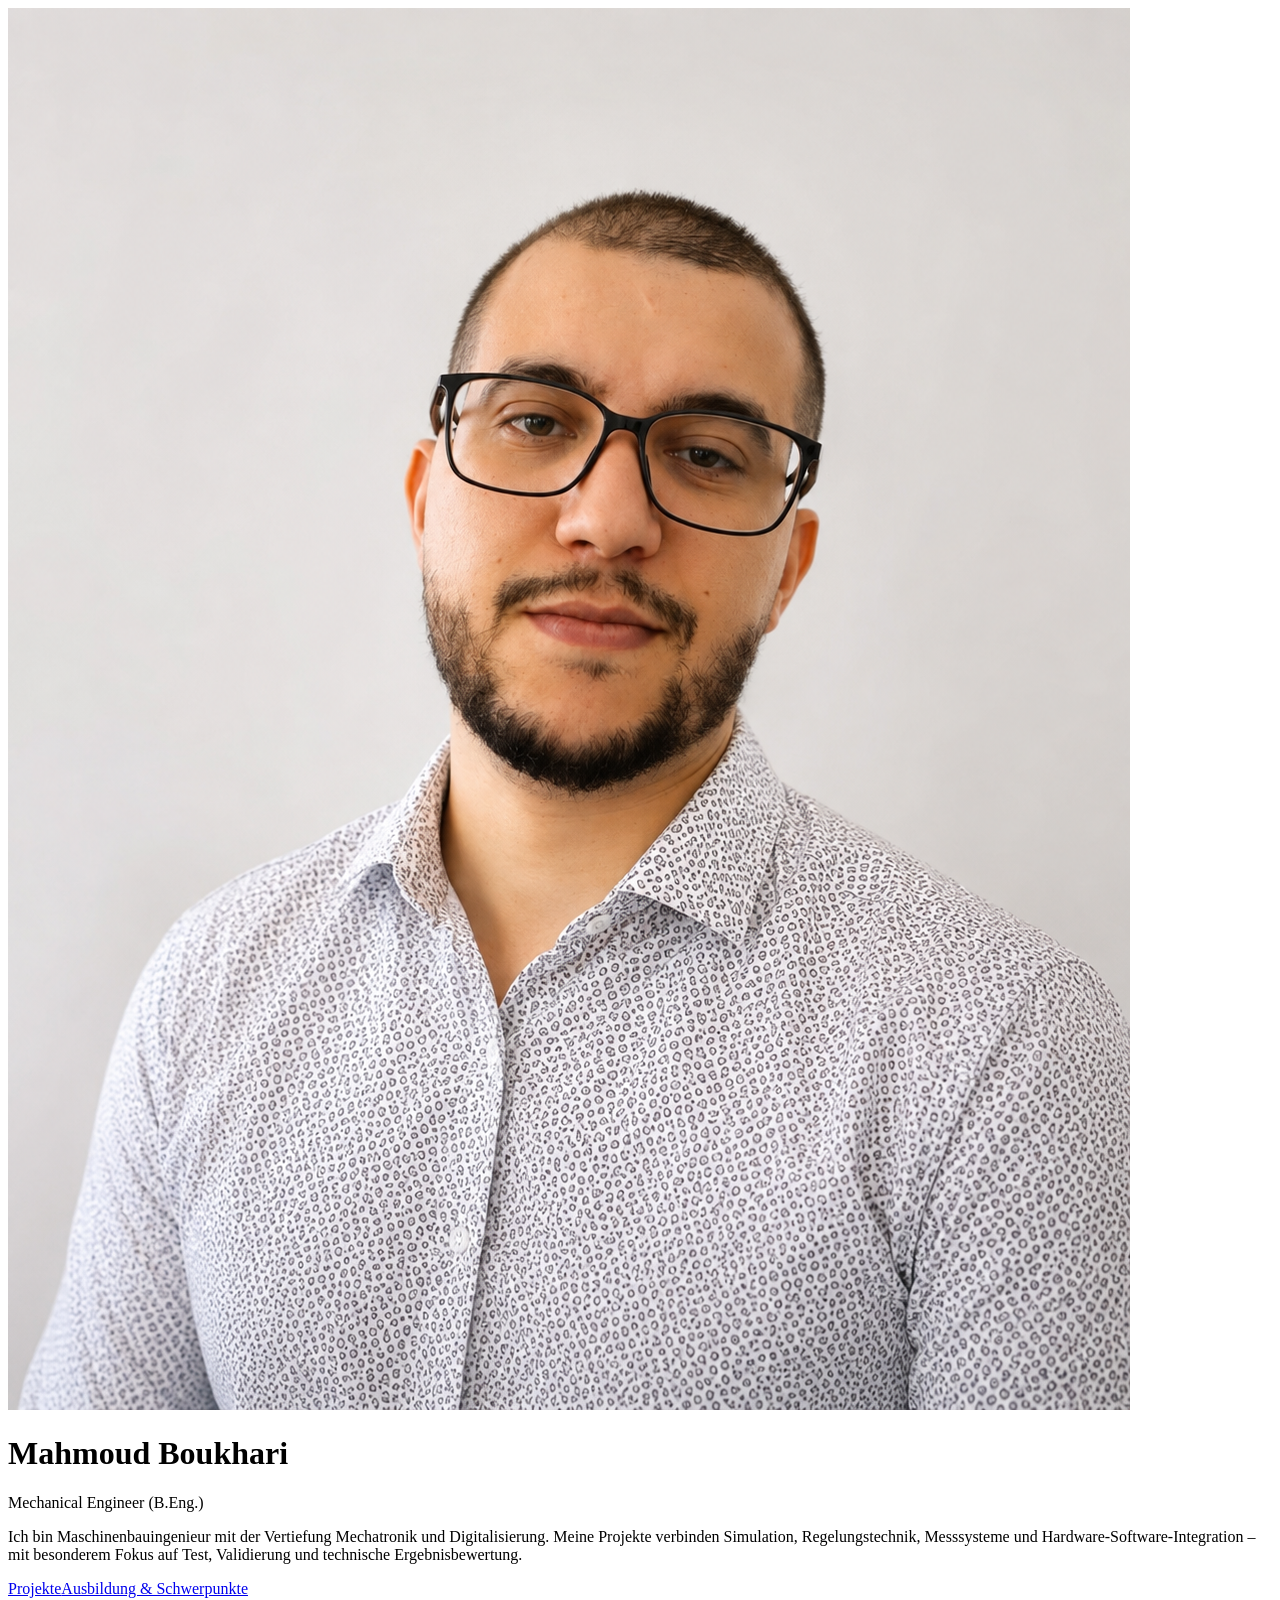
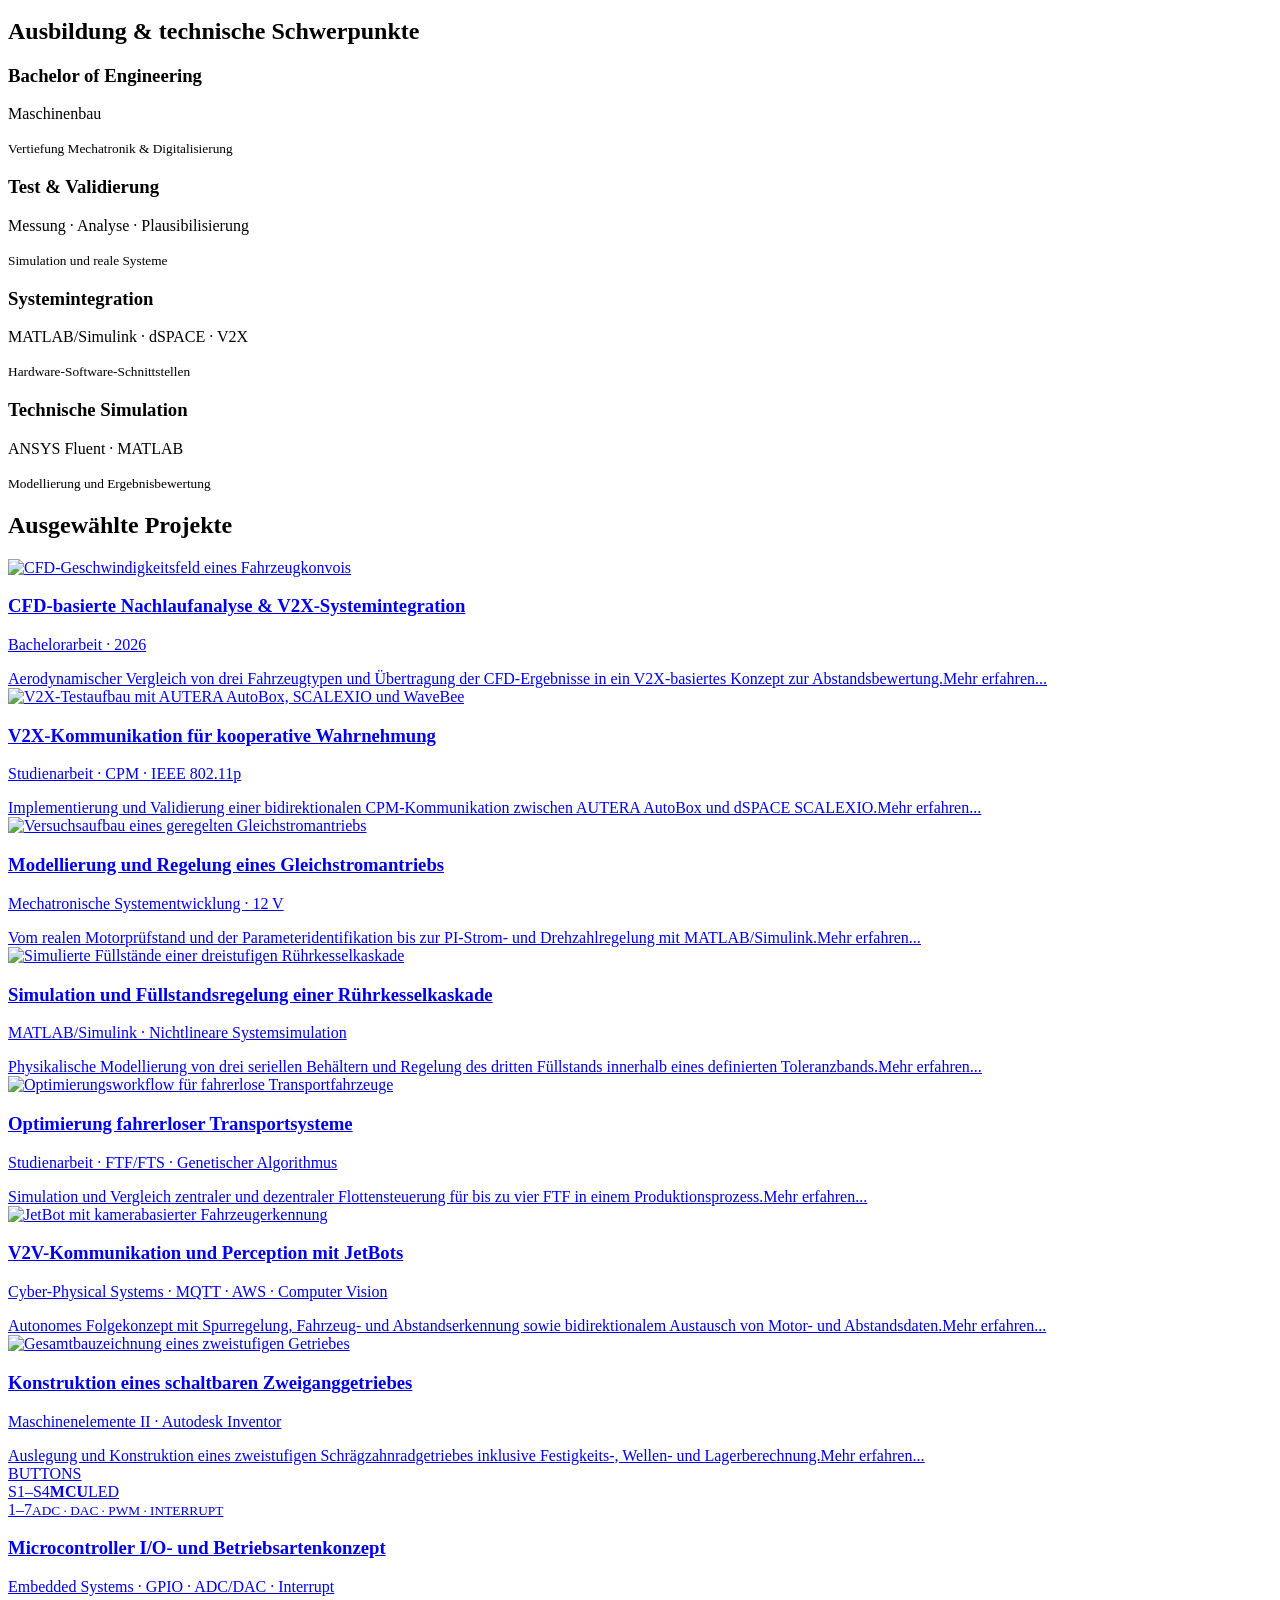
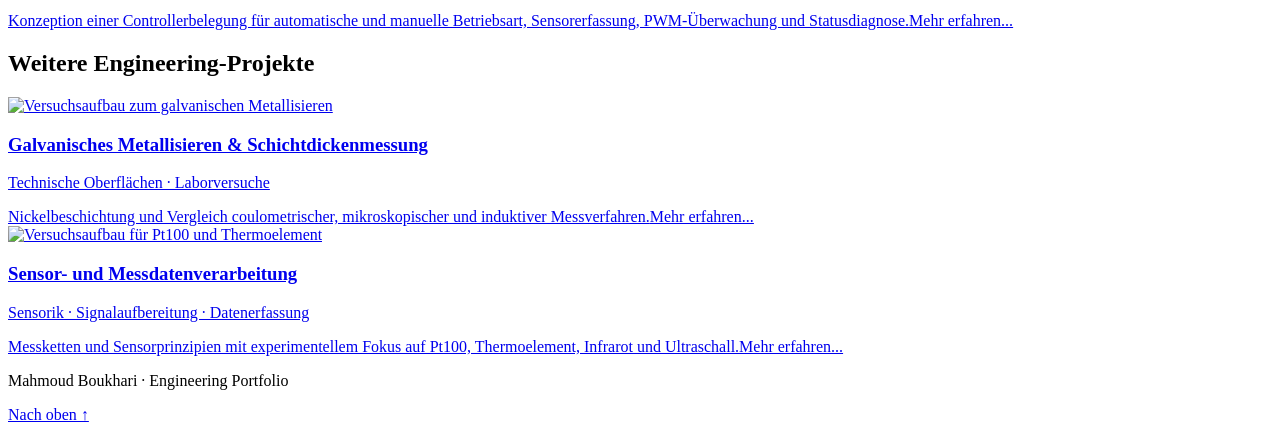
==== index.html @ 6fa01ace "Publish portfolio foundation" ====
<!DOCTYPE html><html lang="de"><head><meta charSet="utf-8"/><meta name="viewport" content="width=device-width, initial-scale=1"/><link rel="preload" href="/mahmoud-boukhari.png" as="image"/><link rel="preload" href="/evidence/velocity-wake-convoy.png" as="image"/><link rel="preload" href="/evidence/cpm-testbench-architecture.png" as="image"/><link rel="preload" href="/evidence/dc-drive-testbench.png" as="image"/><link rel="preload" href="/evidence/tank-cascade-levels.png" as="image"/><link rel="preload" href="/evidence/ftf-optimization-workflow.png" as="image"/><link rel="preload" href="/evidence/cps-jetbot-detection.png" as="image"/><link rel="preload" href="/evidence/gearbox-assembly-drawing.png" as="image"/><link rel="preload" href="/evidence/surface-electroplating-setup.png" as="image"/><link rel="preload" href="/evidence/sensor-pt100-testbench.png" as="image"/><link rel="stylesheet" href="/app/globals.css" data-rsc-css-href="/app/globals.css" data-precedence="vite-rsc/importer-resources"/><title>Mahmoud Boukhari — Engineering Portfolio</title><meta name="description" content="Engineering Portfolio mit Schwerpunkt Test, Validierung, Mechatronik, CFD und V2X-Systemintegration."/>
</head><body><main class="simplePortfolio"><header class="simpleIntro"><div class="introIdentity"><img src="/mahmoud-boukhari.png" alt="Mahmoud Boukhari"/><div><h1>Mahmoud Boukhari</h1><p>Mechanical Engineer (B.Eng.)</p></div></div><p class="introText">Ich bin Maschinenbauingenieur mit der Vertiefung Mechatronik und Digitalisierung. Meine Projekte verbinden Simulation, Regelungstechnik, Messsysteme und Hardware-Software-Integration – mit besonderem Fokus auf Test, Validierung und technische Ergebnisbewertung.</p><div class="introLinks"><a href="#projects">Projekte</a><a href="#background">Ausbildung &amp; Schwerpunkte</a></div></header><section class="simpleSection" id="background"><h2>Ausbildung &amp; technische Schwerpunkte</h2><div class="backgroundRow"><article><h3>Bachelor of Engineering</h3><p>Maschinenbau</p><small>Vertiefung Mechatronik &amp; Digitalisierung</small></article><article><h3>Test &amp; Validierung</h3><p>Messung · Analyse · Plausibilisierung</p><small>Simulation und reale Systeme</small></article><article><h3>Systemintegration</h3><p>MATLAB/Simulink · dSPACE · V2X</p><small>Hardware-Software-Schnittstellen</small></article><article><h3>Technische Simulation</h3><p>ANSYS Fluent · MATLAB</p><small>Modellierung und Ergebnisbewertung</small></article></div></section><section class="simpleSection" id="projects"><h2>Ausgewählte Projekte</h2><div class="projectGrid"><a href="/work/cfd-v2x" class="projectCard"><div class="projectImage"><img src="/evidence/velocity-wake-convoy.png" alt="CFD-Geschwindigkeitsfeld eines Fahrzeugkonvois"/></div><div class="projectCardBody"><h3>CFD-basierte Nachlaufanalyse &amp; V2X-Systemintegration</h3><p>Bachelorarbeit · 2026</p><span>Aerodynamischer Vergleich von drei Fahrzeugtypen und Übertragung der CFD-Ergebnisse in ein V2X-basiertes Konzept zur Abstandsbewertung.</span><u>Mehr erfahren...</u></div></a><a href="/work/cpm-v2x" class="projectCard"><div class="projectImage"><img src="/evidence/cpm-testbench-architecture.png" alt="V2X-Testaufbau mit AUTERA AutoBox, SCALEXIO und WaveBee"/></div><div class="projectCardBody"><h3>V2X-Kommunikation für kooperative Wahrnehmung</h3><p>Studienarbeit · CPM · IEEE 802.11p</p><span>Implementierung und Validierung einer bidirektionalen CPM-Kommunikation zwischen AUTERA AutoBox und dSPACE SCALEXIO.</span><u>Mehr erfahren...</u></div></a><a href="/work/dc-drive-control" class="projectCard"><div class="projectImage"><img src="/evidence/dc-drive-testbench.png" alt="Versuchsaufbau eines geregelten Gleichstromantriebs"/></div><div class="projectCardBody"><h3>Modellierung und Regelung eines Gleichstromantriebs</h3><p>Mechatronische Systementwicklung · 12 V</p><span>Vom realen Motorprüfstand und der Parameteridentifikation bis zur PI-Strom- und Drehzahlregelung mit MATLAB/Simulink.</span><u>Mehr erfahren...</u></div></a><a href="/work/tank-cascade" class="projectCard"><div class="projectImage"><img src="/evidence/tank-cascade-levels.png" alt="Simulierte Füllstände einer dreistufigen Rührkesselkaskade"/></div><div class="projectCardBody"><h3>Simulation und Füllstandsregelung einer Rührkesselkaskade</h3><p>MATLAB/Simulink · Nichtlineare Systemsimulation</p><span>Physikalische Modellierung von drei seriellen Behältern und Regelung des dritten Füllstands innerhalb eines definierten Toleranzbands.</span><u>Mehr erfahren...</u></div></a><a href="/work/ftf-intralogistics" class="projectCard"><div class="projectImage"><img src="/evidence/ftf-optimization-workflow.png" alt="Optimierungsworkflow für fahrerlose Transportfahrzeuge"/></div><div class="projectCardBody"><h3>Optimierung fahrerloser Transportsysteme</h3><p>Studienarbeit · FTF/FTS · Genetischer Algorithmus</p><span>Simulation und Vergleich zentraler und dezentraler Flottensteuerung für bis zu vier FTF in einem Produktionsprozess.</span><u>Mehr erfahren...</u></div></a><a href="/work/jetbot-cps" class="projectCard"><div class="projectImage"><img src="/evidence/cps-jetbot-detection.png" alt="JetBot mit kamerabasierter Fahrzeugerkennung"/></div><div class="projectCardBody"><h3>V2V-Kommunikation und Perception mit JetBots</h3><p>Cyber-Physical Systems · MQTT · AWS · Computer Vision</p><span>Autonomes Folgekonzept mit Spurregelung, Fahrzeug- und Abstandserkennung sowie bidirektionalem Austausch von Motor- und Abstandsdaten.</span><u>Mehr erfahren...</u></div></a><a href="/work/two-speed-gearbox" class="projectCard"><div class="projectImage"><img src="/evidence/gearbox-assembly-drawing.png" alt="Gesamtbauzeichnung eines zweistufigen Getriebes"/></div><div class="projectCardBody"><h3>Konstruktion eines schaltbaren Zweiganggetriebes</h3><p>Maschinenelemente II · Autodesk Inventor</p><span>Auslegung und Konstruktion eines zweistufigen Schrägzahnradgetriebes inklusive Festigkeits-, Wellen- und Lagerberechnung.</span><u>Mehr erfahren...</u></div></a><a href="/work/microcontroller-io" class="projectCard"><div class="projectImage microCardGraphic" role="img" aria-label="Microcontroller mit Ein- und Ausgängen"><span>BUTTONS<br/>S1–S4</span><b>MCU</b><span>LED<br/>1–7</span><small>ADC · DAC · PWM · INTERRUPT</small></div><div class="projectCardBody"><h3>Microcontroller I/O- und Betriebsartenkonzept</h3><p>Embedded Systems · GPIO · ADC/DAC · Interrupt</p><span>Konzeption einer Controllerbelegung für automatische und manuelle Betriebsart, Sensorerfassung, PWM-Überwachung und Statusdiagnose.</span><u>Mehr erfahren...</u></div></a></div></section><section class="simpleSection olderProjects"><h2>Weitere Engineering-Projekte</h2><div class="olderGrid"><a href="/work/surface-engineering" class="surfaceProjectCard"><img src="/evidence/surface-electroplating-setup.png" alt="Versuchsaufbau zum galvanischen Metallisieren"/><div><h3>Galvanisches Metallisieren &amp; Schichtdickenmessung</h3><p>Technische Oberflächen · Laborversuche</p><span>Nickelbeschichtung und Vergleich coulometrischer, mikroskopischer und induktiver Messverfahren.</span><u>Mehr erfahren...</u></div></a><a href="/work/sensor-data-processing" class="surfaceProjectCard sensorProjectCard"><img src="/evidence/sensor-pt100-testbench.png" alt="Versuchsaufbau für Pt100 und Thermoelement"/><div><h3>Sensor- und Messdatenverarbeitung</h3><p>Sensorik · Signalaufbereitung · Datenerfassung</p><span>Messketten und Sensorprinzipien mit experimentellem Fokus auf Pt100, Thermoelement, Infrarot und Ultraschall.</span><u>Mehr erfahren...</u></div></a></div></section><footer class="simpleFooter"><p>Mahmoud Boukhari · Engineering Portfolio</p><a href="#top">Nach oben ↑</a></footer></main></body></html>
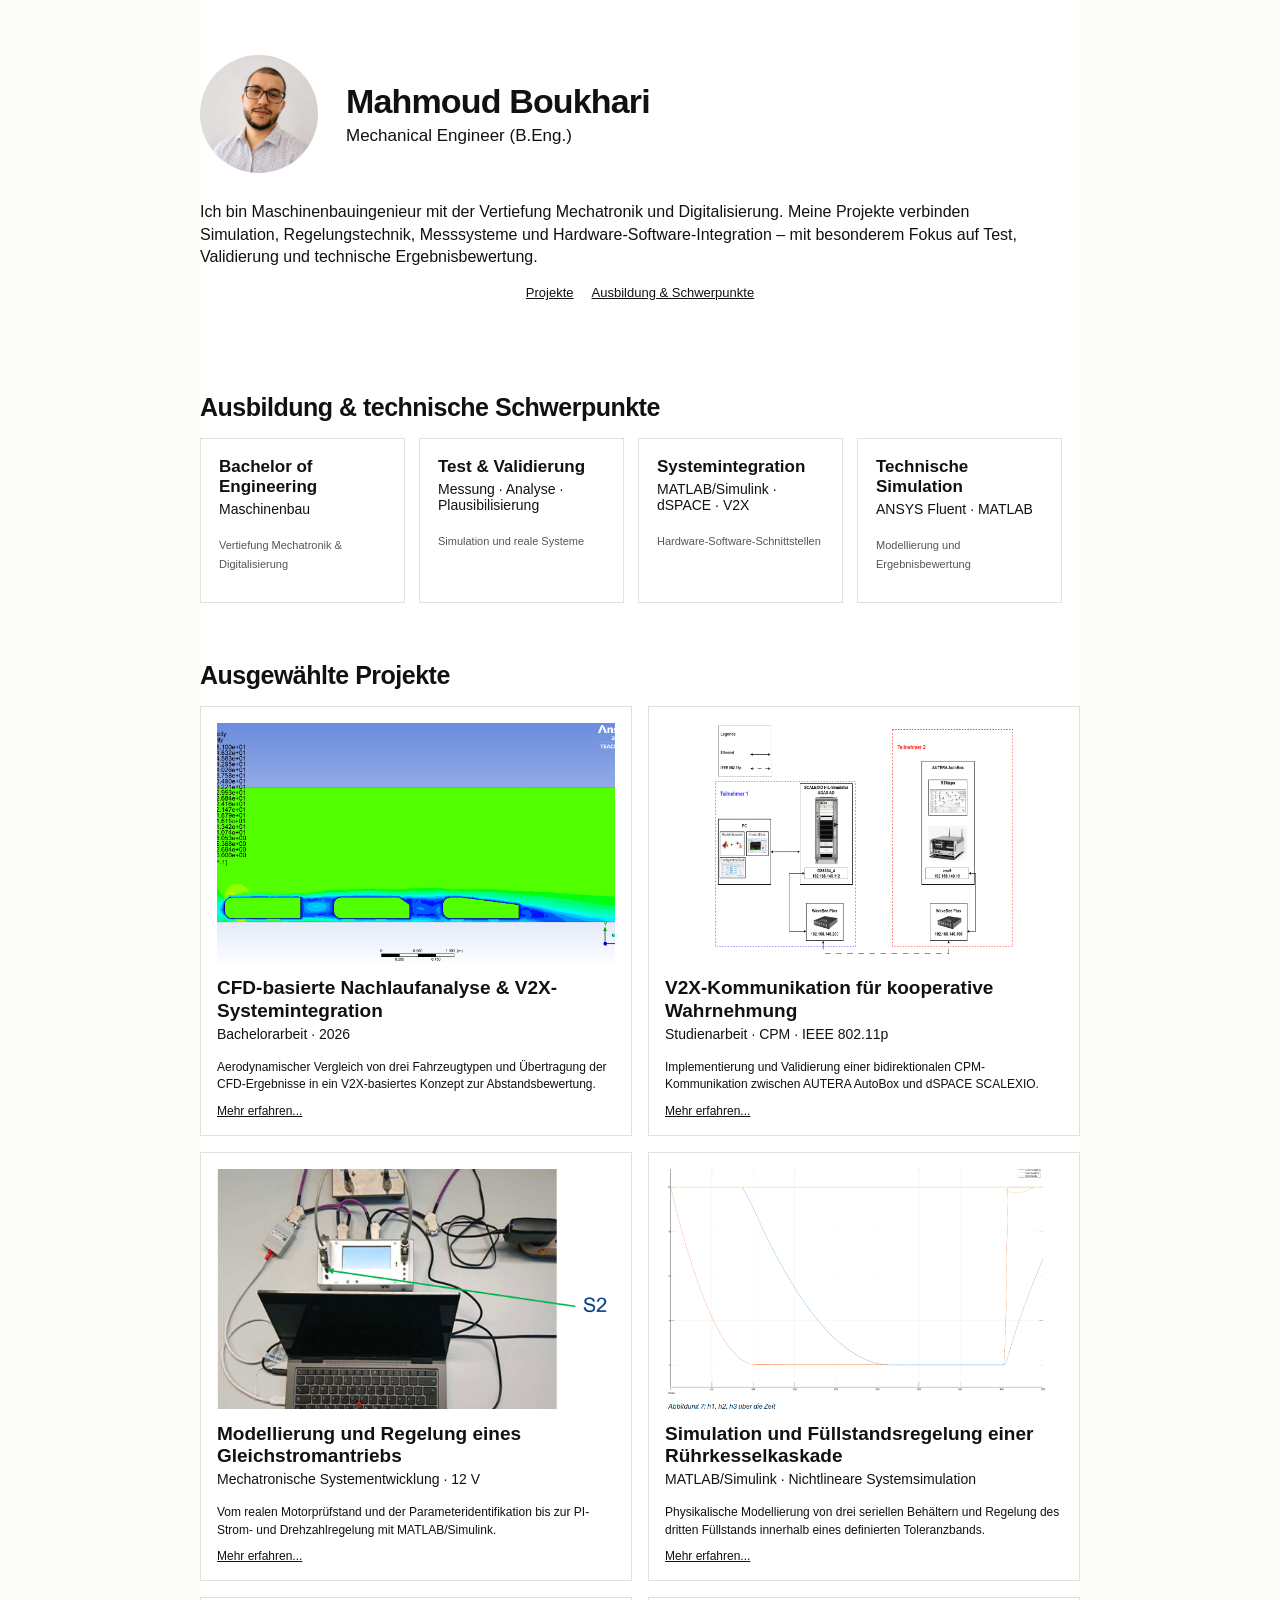
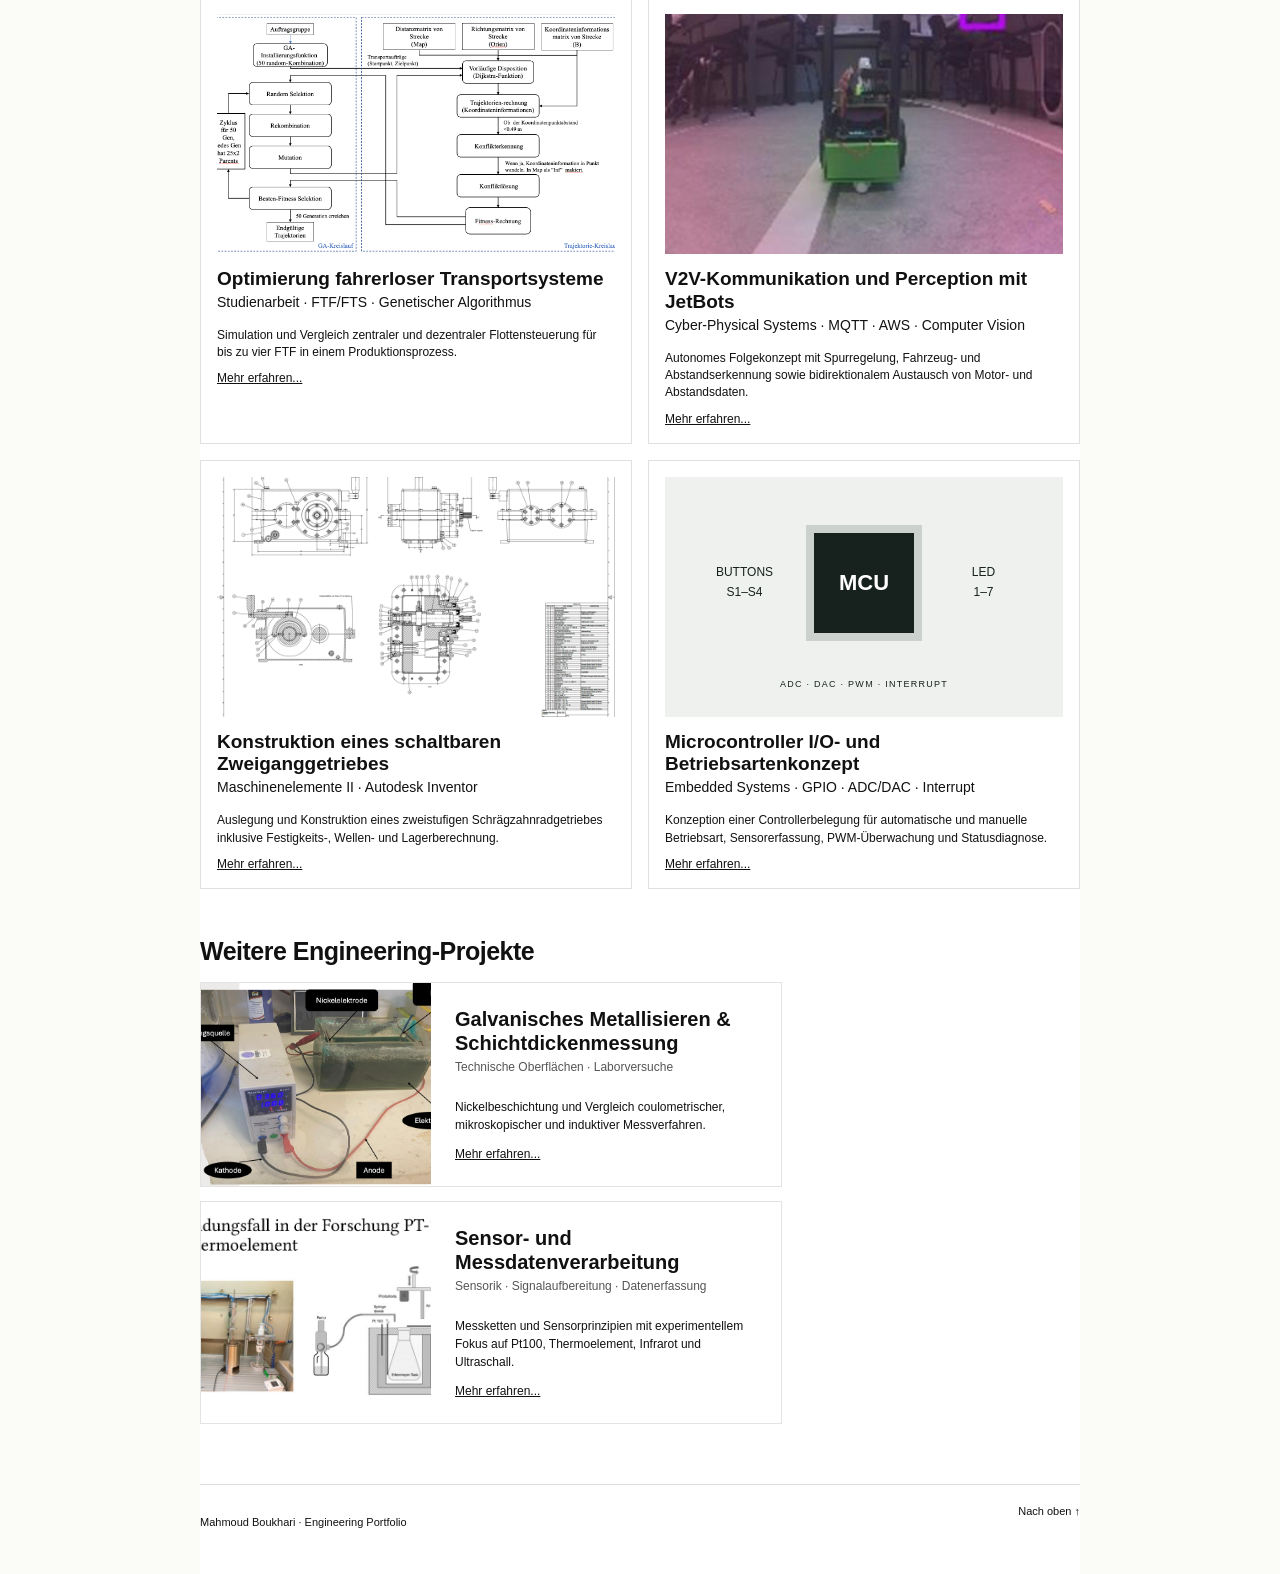
==== commit a48710fa: "Publish complete engineering portfolio" ====
--- a/index.html
+++ b/index.html
@@ -1,2 +1,2 @@
-<!DOCTYPE html><html lang="de"><head><meta charSet="utf-8"/><meta name="viewport" content="width=device-width, initial-scale=1"/><link rel="preload" href="/mahmoud-boukhari.png" as="image"/><link rel="preload" href="/evidence/velocity-wake-convoy.png" as="image"/><link rel="preload" href="/evidence/cpm-testbench-architecture.png" as="image"/><link rel="preload" href="/evidence/dc-drive-testbench.png" as="image"/><link rel="preload" href="/evidence/tank-cascade-levels.png" as="image"/><link rel="preload" href="/evidence/ftf-optimization-workflow.png" as="image"/><link rel="preload" href="/evidence/cps-jetbot-detection.png" as="image"/><link rel="preload" href="/evidence/gearbox-assembly-drawing.png" as="image"/><link rel="preload" href="/evidence/surface-electroplating-setup.png" as="image"/><link rel="preload" href="/evidence/sensor-pt100-testbench.png" as="image"/><link rel="stylesheet" href="/app/globals.css" data-rsc-css-href="/app/globals.css" data-precedence="vite-rsc/importer-resources"/><title>Mahmoud Boukhari — Engineering Portfolio</title><meta name="description" content="Engineering Portfolio mit Schwerpunkt Test, Validierung, Mechatronik, CFD und V2X-Systemintegration."/>
-</head><body><main class="simplePortfolio"><header class="simpleIntro"><div class="introIdentity"><img src="/mahmoud-boukhari.png" alt="Mahmoud Boukhari"/><div><h1>Mahmoud Boukhari</h1><p>Mechanical Engineer (B.Eng.)</p></div></div><p class="introText">Ich bin Maschinenbauingenieur mit der Vertiefung Mechatronik und Digitalisierung. Meine Projekte verbinden Simulation, Regelungstechnik, Messsysteme und Hardware-Software-Integration – mit besonderem Fokus auf Test, Validierung und technische Ergebnisbewertung.</p><div class="introLinks"><a href="#projects">Projekte</a><a href="#background">Ausbildung &amp; Schwerpunkte</a></div></header><section class="simpleSection" id="background"><h2>Ausbildung &amp; technische Schwerpunkte</h2><div class="backgroundRow"><article><h3>Bachelor of Engineering</h3><p>Maschinenbau</p><small>Vertiefung Mechatronik &amp; Digitalisierung</small></article><article><h3>Test &amp; Validierung</h3><p>Messung · Analyse · Plausibilisierung</p><small>Simulation und reale Systeme</small></article><article><h3>Systemintegration</h3><p>MATLAB/Simulink · dSPACE · V2X</p><small>Hardware-Software-Schnittstellen</small></article><article><h3>Technische Simulation</h3><p>ANSYS Fluent · MATLAB</p><small>Modellierung und Ergebnisbewertung</small></article></div></section><section class="simpleSection" id="projects"><h2>Ausgewählte Projekte</h2><div class="projectGrid"><a href="/work/cfd-v2x" class="projectCard"><div class="projectImage"><img src="/evidence/velocity-wake-convoy.png" alt="CFD-Geschwindigkeitsfeld eines Fahrzeugkonvois"/></div><div class="projectCardBody"><h3>CFD-basierte Nachlaufanalyse &amp; V2X-Systemintegration</h3><p>Bachelorarbeit · 2026</p><span>Aerodynamischer Vergleich von drei Fahrzeugtypen und Übertragung der CFD-Ergebnisse in ein V2X-basiertes Konzept zur Abstandsbewertung.</span><u>Mehr erfahren...</u></div></a><a href="/work/cpm-v2x" class="projectCard"><div class="projectImage"><img src="/evidence/cpm-testbench-architecture.png" alt="V2X-Testaufbau mit AUTERA AutoBox, SCALEXIO und WaveBee"/></div><div class="projectCardBody"><h3>V2X-Kommunikation für kooperative Wahrnehmung</h3><p>Studienarbeit · CPM · IEEE 802.11p</p><span>Implementierung und Validierung einer bidirektionalen CPM-Kommunikation zwischen AUTERA AutoBox und dSPACE SCALEXIO.</span><u>Mehr erfahren...</u></div></a><a href="/work/dc-drive-control" class="projectCard"><div class="projectImage"><img src="/evidence/dc-drive-testbench.png" alt="Versuchsaufbau eines geregelten Gleichstromantriebs"/></div><div class="projectCardBody"><h3>Modellierung und Regelung eines Gleichstromantriebs</h3><p>Mechatronische Systementwicklung · 12 V</p><span>Vom realen Motorprüfstand und der Parameteridentifikation bis zur PI-Strom- und Drehzahlregelung mit MATLAB/Simulink.</span><u>Mehr erfahren...</u></div></a><a href="/work/tank-cascade" class="projectCard"><div class="projectImage"><img src="/evidence/tank-cascade-levels.png" alt="Simulierte Füllstände einer dreistufigen Rührkesselkaskade"/></div><div class="projectCardBody"><h3>Simulation und Füllstandsregelung einer Rührkesselkaskade</h3><p>MATLAB/Simulink · Nichtlineare Systemsimulation</p><span>Physikalische Modellierung von drei seriellen Behältern und Regelung des dritten Füllstands innerhalb eines definierten Toleranzbands.</span><u>Mehr erfahren...</u></div></a><a href="/work/ftf-intralogistics" class="projectCard"><div class="projectImage"><img src="/evidence/ftf-optimization-workflow.png" alt="Optimierungsworkflow für fahrerlose Transportfahrzeuge"/></div><div class="projectCardBody"><h3>Optimierung fahrerloser Transportsysteme</h3><p>Studienarbeit · FTF/FTS · Genetischer Algorithmus</p><span>Simulation und Vergleich zentraler und dezentraler Flottensteuerung für bis zu vier FTF in einem Produktionsprozess.</span><u>Mehr erfahren...</u></div></a><a href="/work/jetbot-cps" class="projectCard"><div class="projectImage"><img src="/evidence/cps-jetbot-detection.png" alt="JetBot mit kamerabasierter Fahrzeugerkennung"/></div><div class="projectCardBody"><h3>V2V-Kommunikation und Perception mit JetBots</h3><p>Cyber-Physical Systems · MQTT · AWS · Computer Vision</p><span>Autonomes Folgekonzept mit Spurregelung, Fahrzeug- und Abstandserkennung sowie bidirektionalem Austausch von Motor- und Abstandsdaten.</span><u>Mehr erfahren...</u></div></a><a href="/work/two-speed-gearbox" class="projectCard"><div class="projectImage"><img src="/evidence/gearbox-assembly-drawing.png" alt="Gesamtbauzeichnung eines zweistufigen Getriebes"/></div><div class="projectCardBody"><h3>Konstruktion eines schaltbaren Zweiganggetriebes</h3><p>Maschinenelemente II · Autodesk Inventor</p><span>Auslegung und Konstruktion eines zweistufigen Schrägzahnradgetriebes inklusive Festigkeits-, Wellen- und Lagerberechnung.</span><u>Mehr erfahren...</u></div></a><a href="/work/microcontroller-io" class="projectCard"><div class="projectImage microCardGraphic" role="img" aria-label="Microcontroller mit Ein- und Ausgängen"><span>BUTTONS<br/>S1–S4</span><b>MCU</b><span>LED<br/>1–7</span><small>ADC · DAC · PWM · INTERRUPT</small></div><div class="projectCardBody"><h3>Microcontroller I/O- und Betriebsartenkonzept</h3><p>Embedded Systems · GPIO · ADC/DAC · Interrupt</p><span>Konzeption einer Controllerbelegung für automatische und manuelle Betriebsart, Sensorerfassung, PWM-Überwachung und Statusdiagnose.</span><u>Mehr erfahren...</u></div></a></div></section><section class="simpleSection olderProjects"><h2>Weitere Engineering-Projekte</h2><div class="olderGrid"><a href="/work/surface-engineering" class="surfaceProjectCard"><img src="/evidence/surface-electroplating-setup.png" alt="Versuchsaufbau zum galvanischen Metallisieren"/><div><h3>Galvanisches Metallisieren &amp; Schichtdickenmessung</h3><p>Technische Oberflächen · Laborversuche</p><span>Nickelbeschichtung und Vergleich coulometrischer, mikroskopischer und induktiver Messverfahren.</span><u>Mehr erfahren...</u></div></a><a href="/work/sensor-data-processing" class="surfaceProjectCard sensorProjectCard"><img src="/evidence/sensor-pt100-testbench.png" alt="Versuchsaufbau für Pt100 und Thermoelement"/><div><h3>Sensor- und Messdatenverarbeitung</h3><p>Sensorik · Signalaufbereitung · Datenerfassung</p><span>Messketten und Sensorprinzipien mit experimentellem Fokus auf Pt100, Thermoelement, Infrarot und Ultraschall.</span><u>Mehr erfahren...</u></div></a></div></section><footer class="simpleFooter"><p>Mahmoud Boukhari · Engineering Portfolio</p><a href="#top">Nach oben ↑</a></footer></main></body></html>+<!DOCTYPE html><html lang="de"><head><meta charSet="utf-8"/><meta name="viewport" content="width=device-width, initial-scale=1"/><link rel="preload" href="/mahmoud-boukhari.png" as="image"/><link rel="preload" href="/velocity-wake-convoy.png" as="image"/><link rel="preload" href="/cpm-testbench-architecture.png" as="image"/><link rel="preload" href="/dc-drive-testbench.png" as="image"/><link rel="preload" href="/tank-cascade-levels.png" as="image"/><link rel="preload" href="/ftf-optimization-workflow.png" as="image"/><link rel="preload" href="/cps-jetbot-detection.png" as="image"/><link rel="preload" href="/gearbox-assembly-drawing.png" as="image"/><link rel="preload" href="/surface-electroplating-setup.png" as="image"/><link rel="preload" href="/sensor-pt100-testbench.png" as="image"/><link rel="stylesheet" href="/globals.css" data-rsc-css-href="/globals.css" data-precedence="vite-rsc/importer-resources"/><title>Mahmoud Boukhari — Engineering Portfolio</title><meta name="description" content="Engineering Portfolio mit Schwerpunkt Test, Validierung, Mechatronik, CFD und V2X-Systemintegration."/>
+</head><body><main class="simplePortfolio"><header class="simpleIntro"><div class="introIdentity"><img src="/mahmoud-boukhari.png" alt="Mahmoud Boukhari"/><div><h1>Mahmoud Boukhari</h1><p>Mechanical Engineer (B.Eng.)</p></div></div><p class="introText">Ich bin Maschinenbauingenieur mit der Vertiefung Mechatronik und Digitalisierung. Meine Projekte verbinden Simulation, Regelungstechnik, Messsysteme und Hardware-Software-Integration – mit besonderem Fokus auf Test, Validierung und technische Ergebnisbewertung.</p><div class="introLinks"><a href="#projects">Projekte</a><a href="#background">Ausbildung &amp; Schwerpunkte</a></div></header><section class="simpleSection" id="background"><h2>Ausbildung &amp; technische Schwerpunkte</h2><div class="backgroundRow"><article><h3>Bachelor of Engineering</h3><p>Maschinenbau</p><small>Vertiefung Mechatronik &amp; Digitalisierung</small></article><article><h3>Test &amp; Validierung</h3><p>Messung · Analyse · Plausibilisierung</p><small>Simulation und reale Systeme</small></article><article><h3>Systemintegration</h3><p>MATLAB/Simulink · dSPACE · V2X</p><small>Hardware-Software-Schnittstellen</small></article><article><h3>Technische Simulation</h3><p>ANSYS Fluent · MATLAB</p><small>Modellierung und Ergebnisbewertung</small></article></div></section><section class="simpleSection" id="projects"><h2>Ausgewählte Projekte</h2><div class="projectGrid"><a href="/cfd-v2x.html" class="projectCard"><div class="projectImage"><img src="/velocity-wake-convoy.png" alt="CFD-Geschwindigkeitsfeld eines Fahrzeugkonvois"/></div><div class="projectCardBody"><h3>CFD-basierte Nachlaufanalyse &amp; V2X-Systemintegration</h3><p>Bachelorarbeit · 2026</p><span>Aerodynamischer Vergleich von drei Fahrzeugtypen und Übertragung der CFD-Ergebnisse in ein V2X-basiertes Konzept zur Abstandsbewertung.</span><u>Mehr erfahren...</u></div></a><a href="/cpm-v2x.html" class="projectCard"><div class="projectImage"><img src="/cpm-testbench-architecture.png" alt="V2X-Testaufbau mit AUTERA AutoBox, SCALEXIO und WaveBee"/></div><div class="projectCardBody"><h3>V2X-Kommunikation für kooperative Wahrnehmung</h3><p>Studienarbeit · CPM · IEEE 802.11p</p><span>Implementierung und Validierung einer bidirektionalen CPM-Kommunikation zwischen AUTERA AutoBox und dSPACE SCALEXIO.</span><u>Mehr erfahren...</u></div></a><a href="/dc-drive-control.html" class="projectCard"><div class="projectImage"><img src="/dc-drive-testbench.png" alt="Versuchsaufbau eines geregelten Gleichstromantriebs"/></div><div class="projectCardBody"><h3>Modellierung und Regelung eines Gleichstromantriebs</h3><p>Mechatronische Systementwicklung · 12 V</p><span>Vom realen Motorprüfstand und der Parameteridentifikation bis zur PI-Strom- und Drehzahlregelung mit MATLAB/Simulink.</span><u>Mehr erfahren...</u></div></a><a href="/tank-cascade.html" class="projectCard"><div class="projectImage"><img src="/tank-cascade-levels.png" alt="Simulierte Füllstände einer dreistufigen Rührkesselkaskade"/></div><div class="projectCardBody"><h3>Simulation und Füllstandsregelung einer Rührkesselkaskade</h3><p>MATLAB/Simulink · Nichtlineare Systemsimulation</p><span>Physikalische Modellierung von drei seriellen Behältern und Regelung des dritten Füllstands innerhalb eines definierten Toleranzbands.</span><u>Mehr erfahren...</u></div></a><a href="/ftf-intralogistics.html" class="projectCard"><div class="projectImage"><img src="/ftf-optimization-workflow.png" alt="Optimierungsworkflow für fahrerlose Transportfahrzeuge"/></div><div class="projectCardBody"><h3>Optimierung fahrerloser Transportsysteme</h3><p>Studienarbeit · FTF/FTS · Genetischer Algorithmus</p><span>Simulation und Vergleich zentraler und dezentraler Flottensteuerung für bis zu vier FTF in einem Produktionsprozess.</span><u>Mehr erfahren...</u></div></a><a href="/jetbot-cps.html" class="projectCard"><div class="projectImage"><img src="/cps-jetbot-detection.png" alt="JetBot mit kamerabasierter Fahrzeugerkennung"/></div><div class="projectCardBody"><h3>V2V-Kommunikation und Perception mit JetBots</h3><p>Cyber-Physical Systems · MQTT · AWS · Computer Vision</p><span>Autonomes Folgekonzept mit Spurregelung, Fahrzeug- und Abstandserkennung sowie bidirektionalem Austausch von Motor- und Abstandsdaten.</span><u>Mehr erfahren...</u></div></a><a href="/two-speed-gearbox.html" class="projectCard"><div class="projectImage"><img src="/gearbox-assembly-drawing.png" alt="Gesamtbauzeichnung eines zweistufigen Getriebes"/></div><div class="projectCardBody"><h3>Konstruktion eines schaltbaren Zweiganggetriebes</h3><p>Maschinenelemente II · Autodesk Inventor</p><span>Auslegung und Konstruktion eines zweistufigen Schrägzahnradgetriebes inklusive Festigkeits-, Wellen- und Lagerberechnung.</span><u>Mehr erfahren...</u></div></a><a href="/microcontroller-io.html" class="projectCard"><div class="projectImage microCardGraphic" role="img" aria-label="Microcontroller mit Ein- und Ausgängen"><span>BUTTONS<br/>S1–S4</span><b>MCU</b><span>LED<br/>1–7</span><small>ADC · DAC · PWM · INTERRUPT</small></div><div class="projectCardBody"><h3>Microcontroller I/O- und Betriebsartenkonzept</h3><p>Embedded Systems · GPIO · ADC/DAC · Interrupt</p><span>Konzeption einer Controllerbelegung für automatische und manuelle Betriebsart, Sensorerfassung, PWM-Überwachung und Statusdiagnose.</span><u>Mehr erfahren...</u></div></a></div></section><section class="simpleSection olderProjects"><h2>Weitere Engineering-Projekte</h2><div class="olderGrid"><a href="/surface-engineering.html" class="surfaceProjectCard"><img src="/surface-electroplating-setup.png" alt="Versuchsaufbau zum galvanischen Metallisieren"/><div><h3>Galvanisches Metallisieren &amp; Schichtdickenmessung</h3><p>Technische Oberflächen · Laborversuche</p><span>Nickelbeschichtung und Vergleich coulometrischer, mikroskopischer und induktiver Messverfahren.</span><u>Mehr erfahren...</u></div></a><a href="/sensor-data-processing.html" class="surfaceProjectCard sensorProjectCard"><img src="/sensor-pt100-testbench.png" alt="Versuchsaufbau für Pt100 und Thermoelement"/><div><h3>Sensor- und Messdatenverarbeitung</h3><p>Sensorik · Signalaufbereitung · Datenerfassung</p><span>Messketten und Sensorprinzipien mit experimentellem Fokus auf Pt100, Thermoelement, Infrarot und Ultraschall.</span><u>Mehr erfahren...</u></div></a></div></section><footer class="simpleFooter"><p>Mahmoud Boukhari · Engineering Portfolio</p><a href="#top">Nach oben ↑</a></footer></main></body></html>
--- a/globals.css
+++ b/globals.css
@@ -0,0 +1,37 @@
+
+:root{--ink:#12241f;--cream:#f2f1ea;--paper:#fbfbf7;--lime:#c9f56a;--blue:#5ad2ee;--line:#ccd2ca;--muted:#66716c}*{box-sizing:border-box}html{scroll-behavior:smooth}body{margin:0;background:var(--paper);color:var(--ink);font-family:Arial,Helvetica,sans-serif}a{color:inherit;text-decoration:none}.shell{width:min(1180px,calc(100% - 48px));margin-inline:auto}.nav{height:82px;display:flex;align-items:center;justify-content:space-between;border-bottom:1px solid var(--line)}.brand{display:flex;align-items:center;gap:12px;font-size:14px;font-weight:700;letter-spacing:.02em}.brand span,.brandMark{display:grid;place-items:center;width:36px;height:36px;border:1px solid var(--ink);font-size:11px;font-weight:800}.nav nav{display:flex;align-items:center;gap:28px;font-size:13px}.navCta{padding:11px 16px;border:1px solid var(--ink)}.hero{min-height:670px;padding:74px 0 64px;display:grid;grid-template-columns:1.05fr .95fr;gap:68px;align-items:center}.eyebrow{font-size:11px;font-weight:800;letter-spacing:.16em;margin:0 0 22px}.hero h1{font-size:clamp(50px,6vw,82px);line-height:.96;letter-spacing:-.055em;margin:0;max-width:760px}.hero h1 em{font-family:Georgia,serif;font-weight:400;color:#327f72}.lede{font-size:20px;line-height:1.55;color:#4e5d58;max-width:650px;margin:30px 0}.actions{display:flex;gap:12px;flex-wrap:wrap}.button{padding:15px 20px;border:1px solid var(--ink);font-size:13px;font-weight:700}.primary{background:var(--ink);color:#fff}.button span,.textLink span{color:#7ae0f7;margin-left:14px}.heroVisual{height:500px;background:#14352f;position:relative;overflow:hidden;color:white;background-image:linear-gradient(rgba(255,255,255,.06) 1px,transparent 1px),linear-gradient(90deg,rgba(255,255,255,.06) 1px,transparent 1px);background-size:34px 34px}.gridLabel{position:absolute;left:24px;font-size:9px;letter-spacing:.18em;color:#b8c8c2}.gridLabel.top{top:20px}.gridLabel.bottom{bottom:20px}.vehicle{position:absolute;height:48px;background:#d7f4e8;border:1px solid #0d211d;z-index:3;clip-path:polygon(8% 0,100% 0,100% 100%,0 100%,0 22%)}.vehicle span{position:absolute;color:#17352f;font-size:9px;right:8px;top:7px}.truck{width:96px;left:55px;top:122px}.suv{width:76px;left:210px;top:222px}.car{width:64px;left:346px;top:322px}.wake{position:absolute;height:40px;border-radius:50%;filter:blur(2px);transform:skew(-20deg);background:linear-gradient(90deg,rgba(90,210,238,.75),transparent)}.w1{width:230px;left:125px;top:128px}.w2{width:180px;left:270px;top:228px}.w3{width:130px;left:390px;top:328px}.signal{position:absolute;height:1px;background:var(--lime);transform-origin:left}.s1{width:250px;left:90px;top:185px;transform:rotate(20deg)}.s2{width:200px;left:245px;top:286px;transform:rotate(20deg)}.s3{width:115px;left:360px;top:386px;transform:rotate(20deg)}.metricCard{position:absolute;right:24px;top:24px;background:var(--lime);color:var(--ink);padding:16px 18px;display:flex;flex-direction:column;gap:4px}.metricCard small{font-size:8px;letter-spacing:.16em}.metricCard b{font-size:22px}.metricCard span{font-size:10px}.proof{border-block:1px solid var(--line);background:var(--cream)}.proofGrid{min-height:78px;display:flex;align-items:center;justify-content:space-between;gap:20px;overflow:auto}.proofGrid p{font-size:10px;letter-spacing:.14em;text-transform:uppercase;color:var(--muted)}.proofGrid span{font-size:12px;white-space:nowrap;font-weight:700}.section{padding:115px 0}.sectionHead{display:grid;grid-template-columns:1fr 360px;gap:40px;align-items:end;margin-bottom:50px}.sectionHead h2,.dark h2{font-size:clamp(38px,5vw,64px);line-height:1.02;letter-spacing:-.045em;margin:0;max-width:720px}.sectionHead>p{line-height:1.7;color:var(--muted)}.featureCard{display:grid;grid-template-columns:1.15fr .85fr;border:1px solid var(--line);background:white}.featureGraphic{min-height:500px;background:#e9ede7;position:relative;padding:28px;overflow:hidden}.featureGraphic>p{position:absolute;bottom:24px;left:28px;font-size:8px;letter-spacing:.15em}.road{position:absolute;inset:80px 0 90px;background:#142b26;transform:skewY(-5deg);overflow:hidden}.miniVehicle{position:absolute;left:18%;height:50px;background:#dfe9e4;z-index:2;clip-path:polygon(7% 0,100% 0,100% 100%,0 100%,0 20%)}.miniVehicle.a{width:90px;top:17%}.miniVehicle.b{width:72px;top:44%;left:45%}.miniVehicle.c{width:60px;top:69%;left:68%}.flow{position:absolute;height:70px;background:linear-gradient(90deg,#15c3e8,rgba(41,93,172,.5),transparent);border-radius:50%;transform:skewX(-24deg)}.f1{width:320px;left:25%;top:13%}.f2{width:230px;left:50%;top:40%}.f3{width:140px;left:72%;top:65%}.contourLegend{display:flex;align-items:center;gap:8px;font-size:9px}.contourLegend i{display:block;width:130px;height:6px;background:linear-gradient(90deg,#2765d2,#15c3e8,#dff56a,#f29f4b)}.featureBody{padding:54px 46px;display:flex;flex-direction:column;justify-content:center}.featureBody h3{font-size:36px;line-height:1.1;letter-spacing:-.035em;margin:0 0 22px}.featureBody>p:not(.eyebrow){color:var(--muted);line-height:1.7}.stats{display:grid;grid-template-columns:repeat(3,1fr);border-block:1px solid var(--line);margin:26px 0}.stats div{padding:20px 12px 20px 0}.stats b{display:block;font-size:25px}.stats span{font-size:9px;line-height:1.4;color:var(--muted);text-transform:uppercase}.textLink{font-size:13px;font-weight:800}.dark{background:var(--ink);color:white;width:100%;max-width:none}.profileGrid{display:grid;grid-template-columns:1fr 1fr;gap:100px}.profileText>p{font-size:21px;line-height:1.6;color:#c8d5d0;margin-top:0}.lime{color:var(--lime)}.toolGroups{display:grid;grid-template-columns:repeat(3,1fr);gap:22px;margin-top:45px}.toolGroups div{display:flex;flex-direction:column;gap:8px}.toolGroups small{color:var(--lime);font-size:9px;letter-spacing:.1em;margin-bottom:5px}.toolGroups span{font-size:12px}.footer{min-height:145px;display:flex;align-items:center;justify-content:space-between;gap:30px;font-size:12px}.footer>div{display:flex;align-items:center;gap:12px}.footer p{line-height:1.5}.footer small{color:var(--muted)}
+@media(max-width:850px){.nav nav>a:not(.navCta){display:none}.hero{grid-template-columns:1fr;padding-top:52px}.heroVisual{height:400px}.sectionHead,.featureCard,.profileGrid{grid-template-columns:1fr}.sectionHead{align-items:start}.featureGraphic{min-height:390px}.profileGrid{gap:45px}.proofGrid{justify-content:flex-start}.proofGrid p{display:none}.footer{align-items:flex-start;flex-direction:column;padding-block:40px}}@media(max-width:540px){.shell{width:min(100% - 30px,1180px)}.navCta{display:none}.hero{min-height:auto}.hero h1{font-size:47px}.heroVisual{height:330px}.truck{left:30px}.suv{left:150px}.car{left:260px}.metricCard{right:12px}.section{padding:78px 0}.featureBody{padding:36px 24px}.featureBody h3{font-size:30px}.stats{grid-template-columns:1fr}.stats div{border-bottom:1px solid var(--line)}.stats div:last-child{border:0}.toolGroups{grid-template-columns:1fr 1fr}.footer>a{display:none}}
+
+/* Case study */
+.caseNav nav{display:flex;gap:24px}.caseHero{padding:82px 0 74px;display:grid;grid-template-columns:1fr 300px;gap:90px;align-items:end}.caseHero h1{font-size:clamp(56px,7vw,104px);letter-spacing:-.065em;line-height:.88;margin:0}.caseHero h1 span{display:block;font-family:Georgia,serif;font-style:italic;font-weight:400;color:#327f72}.caseLead{font-size:20px;line-height:1.6;max-width:850px;margin:32px 0 0;color:#4e5d58}.caseHero aside{border-left:1px solid var(--line);padding-left:28px}.caseHero aside small{font-size:9px;letter-spacing:.14em;color:var(--muted)}.caseHero aside p{font-size:13px;line-height:1.5;margin:7px 0 24px}.caseMetrics{background:var(--ink);color:white}.caseMetrics>.shell{display:grid;grid-template-columns:repeat(4,1fr)}.caseMetrics article{padding:30px 24px;border-right:1px solid #36504a;display:grid;grid-template-columns:auto 1fr;gap:3px 8px}.caseMetrics article:first-child{border-left:1px solid #36504a}.caseMetrics b{font-size:31px;letter-spacing:-.04em}.caseMetrics article>span{font-size:11px;color:var(--lime);align-self:end;margin-bottom:5px}.caseMetrics small{grid-column:1/-1;color:#9bb0a9;font-size:9px;text-transform:uppercase;letter-spacing:.1em}.caseSection{padding-block:110px}.split{display:grid;grid-template-columns:1fr 1fr;gap:100px}.caseSection h2{font-size:clamp(40px,5vw,67px);line-height:1.02;letter-spacing:-.05em;margin:0}.longCopy{font-size:18px;line-height:1.75;color:#4e5d58}.longCopy p:first-child{margin-top:0}.note{border-left:4px solid var(--lime);background:var(--cream);padding:20px 24px;margin-top:32px}.note b,.note span{display:block}.note b{font-size:11px;letter-spacing:.1em;text-transform:uppercase;margin-bottom:7px;color:var(--ink)}.note span{font-size:13px;line-height:1.5}.methodology{background:var(--cream)}.sectionTitle{max-width:800px;margin-bottom:58px}.sectionTitle.narrow{max-width:760px}.sectionTitle>p:last-child{color:var(--muted);font-size:18px;line-height:1.6}.stepGrid{display:grid;grid-template-columns:repeat(3,1fr);border-top:1px solid var(--line);border-left:1px solid var(--line)}.stepGrid article{min-height:210px;padding:28px;border-right:1px solid var(--line);border-bottom:1px solid var(--line);background:rgba(255,255,255,.3)}.stepGrid small{color:#327f72;font-weight:800}.stepGrid h3{font-size:25px;margin:30px 0 10px}.stepGrid p{font-size:13px;line-height:1.6;color:var(--muted)}.wakeTable{margin:55px 0 70px;border-top:1px solid var(--ink)}.wakeTable>div{display:grid;grid-template-columns:1.2fr 1fr 1fr 2fr;align-items:center;gap:20px;min-height:76px;border-bottom:1px solid var(--line)}.wakeTable .tableHead{font-size:9px;letter-spacing:.12em;min-height:45px;color:var(--muted)}.wakeTable strong{font-size:24px}.wakeTable i{height:10px;width:var(--bar);max-width:100%;background:linear-gradient(90deg,#256f64,var(--lime));display:block}.evidenceGrid{display:grid;grid-template-columns:1fr 1fr;gap:26px}.evidenceGrid figure{margin:0;background:var(--cream);min-height:480px;display:flex;flex-direction:column}.evidenceGrid figcaption{padding:24px;display:flex;flex-direction:column;gap:6px}.evidenceGrid figcaption b{font-size:14px}.evidenceGrid figcaption span{font-size:11px;line-height:1.5;color:var(--muted)}.meshDomain{margin:35px;height:320px;border:2px solid var(--ink);position:relative;overflow:hidden;background-image:linear-gradient(#cad5cf 1px,transparent 1px),linear-gradient(90deg,#cad5cf 1px,transparent 1px);background-size:15px 15px}.meshFine{position:absolute;inset:25% 8% 20% 18%;background-image:linear-gradient(rgba(50,127,114,.35) 1px,transparent 1px),linear-gradient(90deg,rgba(50,127,114,.35) 1px,transparent 1px);background-size:5px 5px;border:1px solid #327f72}.meshCar{position:absolute;background:var(--ink);width:50px;height:25px;z-index:2;clip-path:polygon(8% 0,100% 0,100% 100%,0 100%,0 25%)}.meshCar.c1{left:26%;top:35%}.meshCar.c2{left:48%;top:52%}.meshCar.c3{left:68%;top:69%}.chart{height:365px;margin:25px 32px 0 58px;border-left:1px solid var(--ink);border-bottom:1px solid var(--ink);position:relative}.axisY,.axisX{position:absolute;font-size:10px;color:var(--muted)}.axisY{left:-48px;top:45%;transform:rotate(-90deg)}.axisX{bottom:-24px;left:37%}.gridLine{position:absolute;left:0;right:0;border-top:1px dashed #c8cfcb}.g1{top:20%}.g2{top:50%}.g3{top:80%}.trendLine{position:absolute;height:3px;background:#327f72;transform-origin:left}.l1{width:31%;left:3%;top:85%;transform:rotate(-28deg)}.l2{width:31%;left:30%;top:61%;transform:rotate(-28deg)}.l3{width:39%;left:57%;top:37%;transform:rotate(-24deg)}.dot{position:absolute;font-size:9px;background:var(--lime);width:11px;height:11px;border-radius:50%;color:var(--ink);white-space:nowrap;padding-left:15px}.d1{left:1%;top:83%}.d2{left:29%;top:58%}.d3{left:56%;top:34%}.d4{right:2%;top:10%}.tick{position:absolute;bottom:-18px;font-size:9px}.t1{left:2%}.t2{left:30%}.t3{left:57%}.t4{right:1%}.quality{margin-top:70px;background:var(--ink);color:white;padding:45px;display:grid;grid-template-columns:1fr 1fr;gap:70px}.quality h3{font-size:28px;margin:0}.quality>p{color:#bdd0c9;line-height:1.7;margin:0}.integration{background:#14352f;color:white}.integration .sectionTitle{max-width:900px}.architecture{border:1px solid #45625a;padding:40px;background:#102d27}.archLane{display:flex;align-items:center;gap:12px}.archLane small{width:110px;font-size:8px;letter-spacing:.12em;color:var(--lime)}.archLane article{flex:1;min-height:94px;padding:20px;border:1px solid #557269;display:flex;flex-direction:column;justify-content:center;gap:5px}.archLane article b{font-size:13px}.archLane article span{font-size:10px;color:#9db4ac}.archLane i{font-style:normal;color:var(--lime)}.archJoin{margin-left:50%;padding:12px;color:var(--lime)}.signalCards{display:grid;grid-template-columns:repeat(3,1fr);gap:1px;background:#45625a;margin-top:32px;border:1px solid #45625a}.signalCards article{background:#14352f;padding:30px}.signalCards small{font-size:8px;color:var(--lime);letter-spacing:.12em}.signalCards h3{font-size:22px;margin:18px 0 12px}.signalCards p{font-size:12px;line-height:1.65;color:#afc2bb}.privacyLine{font-size:10px;color:#91aaa1;margin-top:22px}.contribution{display:grid;grid-template-columns:.8fr 1.2fr;gap:100px}.capList{border-top:1px solid var(--ink)}.capList article{display:grid;grid-template-columns:180px 1fr;gap:20px;padding:25px 0;border-bottom:1px solid var(--line)}.capList span{font-size:14px;line-height:1.6;color:var(--muted)}.nextProject{background:var(--lime);padding:90px 0}.nextProject h2{font-size:clamp(45px,7vw,90px);max-width:930px;line-height:.95;letter-spacing:-.055em;margin:0 0 45px}.nextProject .primary span{color:var(--lime)}
+@media(max-width:850px){.caseHero,.split,.contribution{grid-template-columns:1fr;gap:45px}.caseHero aside{border-left:0;border-top:1px solid var(--line);padding:24px 0 0}.caseMetrics>.shell{grid-template-columns:1fr 1fr}.stepGrid{grid-template-columns:1fr 1fr}.evidenceGrid{grid-template-columns:1fr}.quality{grid-template-columns:1fr;gap:25px}.archLane{align-items:stretch;flex-direction:column}.archLane small{width:auto}.archLane i{transform:rotate(90deg);align-self:center}.archJoin{margin-left:0;text-align:center}.signalCards{grid-template-columns:1fr}.contribution{gap:45px}}@media(max-width:540px){.caseNav nav a:not(:first-child){display:none}.caseHero{padding-top:55px}.caseHero h1{font-size:52px}.caseMetrics>.shell{grid-template-columns:1fr}.caseMetrics article{border-left:1px solid #36504a}.caseSection{padding-block:75px}.stepGrid{grid-template-columns:1fr}.wakeTable>div{grid-template-columns:1.2fr 1fr 1fr}.wakeTable i,.tableHead span:last-child{display:none}.evidenceGrid figure{min-height:400px}.meshDomain{margin:20px;height:270px}.quality{padding:28px}.capList article{grid-template-columns:1fr;gap:8px}}
+
+.realEvidence{padding:0;background:#102d27}.realEvidence img{width:100%;height:100%;object-fit:cover;object-position:center;display:block;filter:saturate(.84) contrast(1.05)}.imageTag{position:absolute;left:18px;bottom:18px;background:var(--lime);padding:9px 12px;font-size:8px;font-weight:800;letter-spacing:.12em}.heroEvidence{display:grid;grid-template-columns:1.55fr .65fr;gap:18px;margin-bottom:30px}.heroShot{height:520px;margin:0;position:relative;background:#102d27;overflow:hidden;border:1px solid var(--line)}.heroShot img{width:100%;height:100%;display:block;object-fit:cover;object-position:center}.secondaryShot img{object-fit:cover;object-position:48% 50%}.heroShot figcaption{position:absolute;left:0;bottom:0;background:rgba(15,40,34,.94);color:white;padding:16px 20px;min-width:52%;display:flex;flex-direction:column;gap:4px}.heroShot figcaption b{font-size:12px}.heroShot figcaption span{font-size:9px;color:#b7cbc4;text-transform:uppercase;letter-spacing:.09em}.sourceFigure{background:white!important;border:1px solid var(--line)}.sourceFigure img{width:100%;height:370px;display:block;object-fit:contain;background:white}.v2xEvidence{display:grid;grid-template-columns:1.15fr .85fr;gap:18px;margin-bottom:32px}.v2xEvidence figure{margin:0;background:white;color:var(--ink);display:flex;flex-direction:column;min-height:420px}.v2xEvidence img{width:100%;height:350px;object-fit:contain;display:block;background:white;padding:12px}.v2xEvidence figcaption{font-size:11px;line-height:1.55;padding:18px 22px;border-top:1px solid var(--line);color:var(--muted)}
+@media(max-width:850px){.heroEvidence,.v2xEvidence{grid-template-columns:1fr}.heroShot{height:430px}.secondaryShot{height:520px}}@media(max-width:540px){.heroShot,.secondaryShot{height:330px}.sourceFigure img{height:280px}.v2xEvidence figure{min-height:330px}.v2xEvidence img{height:270px}}
+
+.heroPhoto{background:#102d27}.heroPhoto>img{width:100%;height:100%;display:block;object-fit:cover;object-position:center}.heroPhotoShade{position:absolute;inset:0;background:linear-gradient(180deg,rgba(8,25,21,.08) 35%,rgba(8,25,21,.82) 100%)}.heroPhotoLabel{position:absolute;left:24px;bottom:25px;color:white;display:flex;flex-direction:column;gap:4px}.heroPhotoLabel small{font-size:8px;letter-spacing:.14em;color:var(--lime)}.heroPhotoLabel b{font-size:19px}.heroPhotoLabel span{font-size:10px;color:#c4d2ce}.heroEvidenceSingle{display:block}.heroWake{height:min(650px,52vw);min-height:500px}.heroWake img{object-fit:cover}.heroResult{position:absolute;right:24px;bottom:24px;background:var(--lime);color:var(--ink);padding:18px 22px;display:grid;gap:3px}.heroResult small{font-size:8px;letter-spacing:.12em}.heroResult strong{font-size:28px}.heroResult span{font-size:10px}.resultsGallery{grid-template-columns:repeat(2,1fr)}.resultsGallery .wideSource{grid-column:1/-1}.resultsGallery .wideSource img{height:auto;aspect-ratio:16/8.7;object-fit:cover}.resultsGallery .meshStrip img{aspect-ratio:auto;height:230px;padding:32px;object-fit:contain}.monitoringGrid{display:grid;grid-template-columns:1.08fr .92fr;gap:22px;margin-top:24px}.monitoringGrid figure{margin:0;border:1px solid var(--line);background:white;display:flex;flex-direction:column}.monitoringGrid img{width:100%;height:390px;object-fit:contain;background:#e9edf4}.monitoringGrid figcaption{padding:20px 22px;display:flex;flex-direction:column;gap:5px}.monitoringGrid figcaption b{font-size:13px}.monitoringGrid figcaption span{font-size:10px;line-height:1.5;color:var(--muted)}
+@media(max-width:850px){.resultsGallery,.monitoringGrid{grid-template-columns:1fr}.resultsGallery .wideSource{grid-column:auto}.heroWake{height:500px;min-height:0}.monitoringGrid img{height:auto}.heroPhoto{height:460px}}@media(max-width:540px){.heroWake{height:360px}.heroWake img{object-position:center}.heroResult{right:12px;bottom:76px}.heroShot figcaption{min-width:100%;padding:12px}.heroPhoto{height:340px}.resultsGallery .wideSource img{aspect-ratio:16/10}.resultsGallery .meshStrip img{height:170px;padding:18px}}
+
+/* Engineering dossier — image-led technical case study */
+.dossier{--dink:#0c1716;--dblue:#97b7ed;--dacid:#d2ff4f;--dline:#aeb7b3;background:#f4f5f0;color:var(--dink);font-family:Arial,Helvetica,sans-serif}.dNav{height:76px;padding:0 34px;display:grid;grid-template-columns:1fr auto 1fr;align-items:center;border-bottom:1px solid #c7cdca;background:#f4f5f0;position:sticky;top:0;z-index:30}.dIdentity{display:flex;align-items:center;gap:12px;font-size:12px;font-weight:700}.dIdentity>b{width:36px;height:36px;border:1px solid;display:grid;place-items:center;font-size:10px}.dIdentity>span{display:flex;flex-direction:column;gap:2px}.dIdentity small{font-size:8px;color:#6c7773;text-transform:uppercase;letter-spacing:.12em}.dNav nav{display:flex;gap:28px;font-size:11px;text-transform:uppercase;letter-spacing:.08em}.dBack{justify-self:end;border-bottom:1px solid;font-size:11px;padding-bottom:3px}.dHero{min-height:calc(100vh - 76px);display:grid;grid-template-columns:42% 58%;background:#0e1d1b;color:white}.dHeroText{padding:clamp(45px,6vw,90px);display:flex;flex-direction:column;justify-content:center}.dKicker{font-size:9px;font-weight:800;letter-spacing:.17em;margin:0 0 24px;color:#6a7772}.dHero .dKicker,.dV2X .dKicker,.dClosing .dKicker{color:var(--dacid)}.dHero h1{font-size:clamp(50px,5.6vw,92px);line-height:.89;letter-spacing:-.06em;margin:0}.dHero h1 em{font-family:Georgia,serif;font-weight:400;color:var(--dblue)}.dHeroText>p:not(.dKicker){font-size:16px;line-height:1.65;color:#b9c8c3;max-width:570px;margin:32px 0}.dTags{display:flex;flex-wrap:wrap;gap:7px}.dTags span{border:1px solid #3e504b;padding:8px 10px;font-size:9px;color:#d4dfdb}.dHeroMedia{position:relative;overflow:hidden;background:#96b4e5}.dHeroMedia>img{width:100%;height:100%;object-fit:cover;object-position:center}.dHeroCaption{position:absolute;left:28px;bottom:25px;background:#0e1d1beF;padding:18px 22px;display:flex;flex-direction:column;gap:5px;max-width:560px}.dHeroCaption span{font-size:8px;color:var(--dacid);letter-spacing:.13em}.dHeroCaption b{font-size:13px}.dHeroStamp{position:absolute;right:28px;top:28px;background:var(--dacid);color:var(--dink);padding:18px;display:flex;flex-direction:column;gap:3px}.dHeroStamp small{font-size:7px;letter-spacing:.13em}.dHeroStamp strong{font-size:25px}.dBand{display:grid;grid-template-columns:repeat(4,1fr);background:var(--dacid);border-bottom:1px solid #788447}.dBand>div{padding:24px 32px;border-right:1px solid #98a957;display:flex;flex-direction:column;gap:4px}.dBand b{font-size:23px;letter-spacing:-.03em}.dBand span{font-size:8px;text-transform:uppercase;letter-spacing:.11em}.dSection{display:grid;grid-template-columns:130px 1fr;border-bottom:1px solid #c9cfcc}.dSection>aside{border-right:1px solid #c9cfcc;padding:100px 25px}.dSection>aside span{font-size:34px;font-weight:700}.dSection>aside p{font-size:8px;letter-spacing:.13em;writing-mode:vertical-rl;margin:25px 5px}.dBriefMain,.dContent{padding:100px clamp(30px,7vw,115px)}.dIntro{font-size:clamp(31px,4.2vw,64px);line-height:1.08;letter-spacing:-.045em;max-width:1120px;margin:0 0 80px}.dBriefGrid{display:grid;grid-template-columns:repeat(2,1fr);gap:1px;background:#b9c1bd;border:1px solid #b9c1bd}.dBriefGrid article{background:#f4f5f0;padding:34px;min-height:205px}.dBriefGrid small,.dEvidenceTitle>span{font-size:8px;letter-spacing:.14em;font-weight:800;color:#56706a}.dBriefGrid p{font-size:14px;line-height:1.7;color:#4f5b57;max-width:500px}.dCFD{background:#e9ece8}.dSectionLead{max-width:900px;margin-bottom:70px}.dSectionLead h2{font-size:clamp(45px,5.5vw,82px);line-height:.95;letter-spacing:-.055em;margin:0}.dSectionLead>p:last-child{font-size:17px;line-height:1.65;color:#5a6662;max-width:650px}.dSetup{display:grid;grid-template-columns:.8fr 1.2fr;gap:22px;margin-bottom:60px}.dSetupTable{border-top:1px solid}.dSetupTable>div{display:grid;grid-template-columns:140px 1fr;gap:20px;padding:18px 0;border-bottom:1px solid #b4bcb8}.dSetupTable span{font-size:10px;color:#65716c}.dSetupTable b{font-size:12px}.dFigure{margin:0;background:white;border:1px solid #bfc6c2}.dImage{position:relative;background:#dae0df;overflow:hidden}.dImage img{width:100%;height:100%;display:block;object-fit:contain}.dImage>span{position:absolute;top:14px;left:14px;background:#0e1d1b;color:white;padding:8px 10px;font-size:7px;letter-spacing:.12em}.dFigure figcaption{padding:18px 20px;font-size:11px;line-height:1.55;color:#53605b}.meshEvidence .dImage{height:270px}.dWide .dImage{height:auto}.dWide .dImage img{aspect-ratio:16/9;object-fit:cover}.dResultsIntro{display:grid;grid-template-columns:1fr 2fr;gap:60px;margin:65px 0}.dResultsIntro h3{font-size:29px;margin:0}.dResultsIntro p{font-size:17px;line-height:1.7;color:#4f5b57;margin:0}.dTwoFigures{display:grid;grid-template-columns:1fr 1fr;gap:22px}.dTwoFigures .dImage{height:390px}.dWakeData{margin-top:55px;border-top:1px solid}.dWakeData>div{display:grid;grid-template-columns:1.2fr .8fr .8fr 2fr;gap:20px;align-items:center;min-height:76px;border-bottom:1px solid #b5bdb9}.dWakeData span{font-size:9px;letter-spacing:.12em}.dWakeData strong{font-size:20px}.dWakeData i{display:block;height:10px;background:linear-gradient(90deg,#254d46,var(--dacid))}.dV2X{background:#0f201d;color:white}.dV2X>aside{border-color:#3e504b}.dV2X .dContent{padding-block:115px}.dV2X .dSectionLead>p:last-child{color:#aebfba}.dSystemMap{border:1px solid #415650;padding:38px;background:#0b1917}.mapTop{margin:auto;width:min(500px,80%);padding:20px;background:var(--dacid);color:var(--dink);display:grid;gap:5px;text-align:center}.mapTop span,.mapOutput span{font-size:7px;letter-spacing:.13em}.mapTop b{font-size:18px}.mapTop i{font-size:10px;font-style:normal}.mapArrow{text-align:center;color:var(--dacid);padding:13px}.mapFlow{display:grid;grid-template-columns:1fr 50px 1fr 50px 1fr;align-items:center}.mapFlow article{border:1px solid #50645f;padding:25px;display:flex;flex-direction:column;gap:7px;min-height:120px;justify-content:center}.mapFlow small{font-size:7px;color:var(--dacid);letter-spacing:.11em}.mapFlow b{font-size:17px}.mapFlow span{font-size:10px;color:#a9b9b4}.mapFlow>i{text-align:center;font-size:9px;color:var(--dacid);font-style:normal}.mapOutput{border-top:1px solid #415650;margin-top:30px;padding-top:25px;display:flex;gap:30px;align-items:center}.mapOutput span{color:var(--dacid)}.mapOutput b{font-size:13px}.dChain{display:grid;grid-template-columns:repeat(3,1fr);margin-top:55px;border-top:1px solid #415650;border-left:1px solid #415650}.dChain article{border-right:1px solid #415650;border-bottom:1px solid #415650;padding:27px;display:grid;grid-template-columns:28px 1fr;gap:15px;min-height:245px}.dChain article>span{font-size:10px;color:var(--dacid)}.dChain small{font-size:7px;color:#9caea8;letter-spacing:.14em}.dChain h3{font-size:21px;margin:20px 0 10px}.dChain p{font-size:12px;line-height:1.6;color:#aebfba}.dChain b{font-size:9px;color:var(--dacid)}.dEvidenceTitle{margin:85px 0 28px}.dEvidenceTitle>span{color:var(--dacid)}.dEvidenceTitle h3{font-size:32px;margin:10px 0}.v2xFigures .dImage{height:470px;background:white}.v2xFigures figcaption{background:white}.dTestLogic{margin-top:55px;border:1px solid #42564f;padding:42px;display:grid;grid-template-columns:.7fr 1.3fr;gap:60px}.dTestLogic small{font-size:8px;letter-spacing:.13em;color:var(--dacid)}.dTestLogic h3{font-size:30px;line-height:1.05}.dTestLogic ol{list-style:none;margin:0;padding:0}.dTestLogic li{display:grid;grid-template-columns:110px 1fr;gap:20px;padding:14px 0;border-bottom:1px solid #3f524c}.dTestLogic li b{font-size:10px;color:var(--dacid)}.dTestLogic li span{font-size:12px;color:#b7c5c0}.dValidation{background:#f4f5f0}.monitoring .dImage{height:430px}.dValidationGrid{display:grid;grid-template-columns:repeat(4,1fr);margin-top:50px;border-top:1px solid;border-left:1px solid}.dValidationGrid article{padding:25px;border-right:1px solid;border-bottom:1px solid;min-height:190px}.dValidationGrid span{font-size:7px;letter-spacing:.13em;color:#50736b}.dValidationGrid h3{font-size:20px}.dValidationGrid p{font-size:12px;line-height:1.6;color:#5c6864}.dClosing{background:var(--dacid);padding:100px clamp(30px,8vw,130px);display:grid;grid-template-columns:1fr 1fr;gap:80px;position:relative}.dClosing .dKicker{color:#445525}.dClosing h2{font-size:clamp(55px,7vw,105px);line-height:.88;letter-spacing:-.06em;margin:0}.dClosingList{display:grid;grid-template-columns:1fr 1fr;align-content:center}.dClosingList span{padding:18px 0;border-bottom:1px solid #91a147;font-size:12px}.dClosing>a{position:absolute;right:40px;bottom:30px;font-size:11px;border-bottom:1px solid}
+@media(max-width:900px){.dNav{grid-template-columns:1fr auto}.dNav nav{display:none}.dHero{grid-template-columns:1fr}.dHeroText{min-height:620px}.dHeroMedia{min-height:560px}.dBand{grid-template-columns:1fr 1fr}.dSection{grid-template-columns:80px 1fr}.dSection>aside{padding:70px 18px}.dBriefMain,.dContent{padding:75px 35px}.dSetup,.dResultsIntro,.dTestLogic{grid-template-columns:1fr}.dTwoFigures,.dChain{grid-template-columns:1fr}.dChain article{min-height:auto}.mapFlow{grid-template-columns:1fr}.mapFlow>i{padding:12px}.dValidationGrid{grid-template-columns:1fr 1fr}.dClosing{grid-template-columns:1fr}.v2xFigures .dImage{height:auto}.v2xFigures .dImage img{min-height:300px}}@media(max-width:560px){.dNav{padding:0 15px}.dBack{font-size:9px}.dHeroText{padding:55px 22px;min-height:560px}.dHero h1{font-size:49px}.dHeroMedia{min-height:390px}.dHeroCaption{left:10px;right:10px;bottom:10px}.dHeroStamp{right:10px;top:10px}.dBand{grid-template-columns:1fr}.dSection{display:block}.dSection>aside{border-right:0;border-bottom:1px solid;padding:24px;display:flex;align-items:center;gap:15px}.dSection>aside span{font-size:22px}.dSection>aside p{writing-mode:initial;margin:0}.dBriefMain,.dContent{padding:60px 18px}.dIntro{font-size:33px;margin-bottom:45px}.dBriefGrid{grid-template-columns:1fr}.dSetupTable>div{grid-template-columns:110px 1fr}.dTwoFigures .dImage,.monitoring .dImage{height:auto}.dTwoFigures .dImage img{min-height:250px}.dWakeData>div{grid-template-columns:1fr 1fr}.dWakeData i{grid-column:1/-1}.mapFlow article{min-height:100px}.dChain{grid-template-columns:1fr}.dTestLogic{padding:25px}.dTestLogic li{grid-template-columns:90px 1fr}.dValidationGrid,.dClosingList{grid-template-columns:1fr}.dClosing{padding:70px 20px}.dClosing>a{position:static;margin-top:20px}.dHeroMedia>img{object-position:center}.meshEvidence .dImage{height:180px}}
+
+/* Eight-slide German engineering presentation */
+.slides{--nav:66px;--blue:#194f82;--red:#d33c32;--ice:#eef2f5;--dark:#17232b;background:#dfe4e7;color:#17232b;font-family:Arial,Helvetica,sans-serif}.slideNav{position:fixed;z-index:60;right:18px;top:50%;transform:translateY(-50%);display:flex;flex-direction:column;background:#fff;border:1px solid #aab4ba}.slideNav a{width:38px;height:36px;display:grid;place-items:center;border-bottom:1px solid #d5dade;font-size:9px;font-weight:800}.slideNav a:first-child{height:42px;background:var(--dark);color:#fff}.slideNav a:last-child{border:0}.slide{min-height:100vh;background:#fff;position:relative;border-bottom:8px solid #dfe4e7;padding-top:var(--nav);overflow:hidden}.slideHead{position:absolute;z-index:10;top:0;left:0;right:0;height:var(--nav);display:grid;grid-template-columns:80px 1fr auto;align-items:center;padding:0 70px 0 34px;border-bottom:1px solid #c7cfd4;background:rgba(255,255,255,.97)}.slideHead span,.slideHead b,.slideHead small{font-size:8px;letter-spacing:.14em}.slideHead span{color:var(--red);font-weight:800}.slideHead small{color:#738087}.titleMedia{height:calc(100vh - var(--nav));min-height:690px;position:relative;background:#6f91c9}.titleMedia>img{width:100%;height:100%;object-fit:cover;object-position:center}.titleGradient{position:absolute;inset:0;background:linear-gradient(90deg,rgba(9,23,33,.94) 0%,rgba(9,23,33,.83) 35%,rgba(9,23,33,.08) 70%)}.titleCopy{position:absolute;left:6vw;top:50%;transform:translateY(-58%);color:#fff}.titleCopy>p,.overline{font-size:9px;letter-spacing:.17em;font-weight:800;color:var(--red)}.titleCopy h1{font-size:clamp(47px,5.2vw,84px);line-height:.91;letter-spacing:-.055em;margin:24px 0}.titleCopy h1 em{font-style:normal;color:#b9d4ec;font-weight:400}.titleCopy>span{font-size:13px;color:#cbd6dc}.titleFacts{position:absolute;left:6vw;right:6vw;bottom:28px;display:grid;grid-template-columns:repeat(3,1fr);background:#fff;color:var(--dark);border-top:4px solid var(--red)}.titleFacts>div{padding:18px 22px;border-right:1px solid #cbd2d6;display:flex;align-items:baseline;gap:12px}.titleFacts>div:last-child{border:0}.titleFacts b{font-size:24px}.titleFacts span{font-size:9px;text-transform:uppercase;letter-spacing:.08em}.problemGrid{height:calc(100vh - var(--nav));min-height:700px;display:grid;grid-template-columns:46% 54%}.slideCopy{padding:8vh 6vw;display:flex;flex-direction:column;justify-content:center}.slideCopy h2,.dragCopy h2,.v2xResultInner h2,.hardwareCopy h2,.outcomeInner h2{font-size:clamp(38px,4.4vw,70px);line-height:1;letter-spacing:-.045em;margin:18px 0 28px}.slideCopy>p:not(.overline){font-size:16px;line-height:1.65;color:#52616a}.problemGrid figure{margin:0;background:#7091c9;position:relative}.problemGrid figure img{width:100%;height:100%;object-fit:cover}.problemGrid figcaption,.dragGrid figcaption{position:absolute;bottom:20px;left:20px;background:#fff;padding:11px 14px;font-size:9px}.keyStatement{margin-top:30px;display:grid;grid-template-columns:55px 1fr;border-top:1px solid #aeb8bd}.keyStatement b,.keyStatement span{padding:14px 0;border-bottom:1px solid #aeb8bd;font-size:11px}.keyStatement b{color:var(--red)}.variablesSlide{background:var(--ice)}.variablesInner{padding:8vh 8vw}.variablesInner>div:first-child{display:grid;grid-template-columns:1fr 2fr;align-items:end;margin-bottom:45px}.variablesInner h2{font-size:clamp(42px,5vw,78px);line-height:.95;letter-spacing:-.05em;margin:0}.variableCards{display:grid;grid-template-columns:repeat(3,1fr);background:#aeb9bf;gap:1px;border:1px solid #aeb9bf}.variableCards article{background:#fff;min-height:260px;padding:35px;display:grid;grid-template-columns:70px 1fr;gap:20px}.variableCards strong{font-size:64px;color:var(--blue);line-height:.8}.variableCards b{font-size:17px}.variableCards p{font-size:13px;line-height:1.6;color:#59666d}.formulaRow{display:grid;grid-template-columns:1fr 1fr;gap:18px;margin-top:22px}.formulaRow>div{background:var(--dark);color:#fff;padding:25px;display:flex;align-items:center;gap:25px}.formulaRow b{font-size:35px;color:#bad3e8}.formulaRow span{font-size:12px;line-height:1.5}.resultSlide{display:grid;grid-template-columns:54% 46%;padding-top:var(--nav)}.resultSlide>.slideHead{grid-column:1/-1}.resultImage{height:calc(100vh - var(--nav));position:relative;background:#7294ce}.resultImage img{width:100%;height:100%;object-fit:cover}.resultImage>span{position:absolute;left:20px;bottom:20px;background:var(--dark);color:#fff;padding:10px 14px;font-size:8px;letter-spacing:.12em}.resultContent{padding:7vh 5vw;display:flex;flex-direction:column;justify-content:center}.resultContent h2{font-size:clamp(34px,4vw,62px);line-height:1;letter-spacing:-.045em;margin:16px 0}.resultContent>div:first-child>p:last-child{font-size:14px;line-height:1.6;color:#526069}.resultTable{border-top:3px solid var(--red);margin-top:28px}.resultTable>div{display:grid;grid-template-columns:1fr 1fr .7fr;align-items:center;min-height:58px;border-bottom:1px solid #b8c1c6}.resultTable>div:first-child{min-height:38px;font-size:7px;letter-spacing:.12em;color:#65747b}.resultTable strong{font-size:24px;color:var(--blue)}.dragSlide{background:var(--ice)}.dragGrid{height:calc(100vh - var(--nav));min-height:720px;display:grid;grid-template-columns:57% 43%}.dragGrid figure{margin:0;position:relative;background:#fff;padding:4vh 3vw}.dragGrid figure img{width:100%;height:100%;object-fit:contain}.dragCopy{padding:6vh 5vw;display:flex;flex-direction:column;justify-content:center}.dragCopy>p{font-size:13px;line-height:1.6;color:#53616a}.dragPoints{border-top:2px solid var(--red)}.dragPoints span{display:flex;justify-content:space-between;padding:11px 0;border-bottom:1px solid #b9c3c8;font-size:11px}.dragPoints strong{font-size:17px;color:var(--blue)}.impact{margin-top:22px;background:var(--dark);color:#fff;padding:20px;display:flex;gap:18px;align-items:center}.impact strong{font-size:33px;color:#b9d4ec}.impact span{font-size:9px;text-transform:uppercase;letter-spacing:.1em}.v2xResultSlide{background:var(--dark);color:#fff}.v2xResultInner{padding:8vh 6vw}.v2xResultInner h2{max-width:1000px}.flowResult{display:grid;grid-template-columns:1fr 36px 1fr 36px 1fr 36px 1fr 36px 1.1fr;margin-top:7vh;align-items:stretch}.flowResult article{background:#25343e;border-top:3px solid #7099ba;padding:24px 18px;min-height:160px;display:flex;flex-direction:column}.flowResult article>span{font-size:8px;color:#8fb2cb}.flowResult article>b{font-size:17px;line-height:1.2;margin:26px 0 8px}.flowResult article>small{font-size:9px;line-height:1.5;color:#aebdc5}.flowResult>i{display:grid;place-items:center;color:#8fb2cb}.flowResult .flowOutput{background:#c7def0;color:var(--dark);border-color:var(--red)}.flowResult .flowOutput small{color:#4e636f}.v2xNote{margin-top:35px;max-width:800px;font-size:14px;line-height:1.65;color:#b5c3ca;border-left:3px solid var(--red);padding-left:20px}.hardwareGrid{height:calc(100vh - var(--nav));min-height:800px;display:grid;grid-template-columns:52% 48%}.hardwareGrid>figure{margin:0;padding:30px;background:#f3f4f2;display:flex;flex-direction:column;justify-content:center}.hardwareGrid figure img{width:100%;max-height:680px;object-fit:contain}.hardwareGrid figcaption{font-size:8px;color:#69777e;padding-top:10px}.hardwareCopy{padding:5vh 4vw;display:flex;flex-direction:column;justify-content:center}.hardwareCopy h2{margin-bottom:20px}.hardwareRoles{display:grid;grid-template-columns:1fr 1fr;border-top:2px solid var(--red)}.hardwareRoles article{padding:20px;border-right:1px solid #b8c1c6}.hardwareRoles article:last-child{border:0}.hardwareRoles span{font-size:7px;color:var(--red);letter-spacing:.12em}.hardwareRoles b{display:block;font-size:12px;margin-top:17px}.hardwareRoles p{font-size:10px;line-height:1.45;color:#58666d}.commLine{margin-top:18px;background:var(--dark);color:#fff;padding:16px;font-size:9px;line-height:1.7}.commLine i{color:#8fb9da;padding:0 4px}.outcomeSlide{background:var(--ice)}.outcomeInner{padding:7vh 8vw}.outcomeInner{display:grid;grid-template-columns:.85fr 1.15fr;gap:7vw;align-items:center;height:calc(100vh - var(--nav));min-height:720px}.outcomeInner ol{list-style:none;padding:0;margin:0;border-top:3px solid var(--red)}.outcomeInner li{display:grid;grid-template-columns:40px 1fr;gap:18px;padding:18px 0;border-bottom:1px solid #b8c2c7}.outcomeInner li>b{color:var(--red);font-size:9px}.outcomeInner li span{font-size:14px;line-height:1.5}.outcomeInner footer{grid-column:1/-1;background:var(--dark);color:#fff;padding:20px 24px;display:flex;justify-content:space-between;align-items:center}.outcomeInner footer p{font-size:12px}.outcomeInner footer a{font-size:10px;border-bottom:1px solid}
+@media(max-width:900px){.slide{min-height:auto}.slideNav{display:none}.slideHead{padding:0 18px;grid-template-columns:55px 1fr}.slideHead small{display:none}.titleMedia,.problemGrid,.dragGrid,.hardwareGrid,.outcomeInner{height:auto;min-height:0}.titleMedia{height:820px}.problemGrid,.dragGrid,.hardwareGrid,.resultSlide{display:block}.problemGrid figure,.resultImage{height:520px}.slideCopy,.dragCopy,.hardwareCopy{padding:70px 35px}.variablesInner{padding:70px 35px}.variablesInner>div:first-child,.dResultsIntro{grid-template-columns:1fr}.variableCards{grid-template-columns:1fr}.resultContent{padding:70px 35px}.flowResult{grid-template-columns:1fr}.flowResult>i{padding:10px}.hardwareGrid>figure{padding:40px}.outcomeInner{display:grid;grid-template-columns:1fr;padding:70px 35px}.outcomeInner footer{grid-column:auto}.titleFacts{grid-template-columns:1fr;bottom:20px}.titleFacts>div{padding:10px 15px}.titleFacts b{font-size:18px}}@media(max-width:560px){.titleMedia{height:760px}.titleCopy{left:20px;right:20px;top:42%}.titleCopy h1{font-size:43px}.titleFacts{left:20px;right:20px}.problemGrid figure,.resultImage{height:360px}.variableCards article{grid-template-columns:50px 1fr;padding:25px}.variableCards strong{font-size:45px}.formulaRow,.hardwareRoles{grid-template-columns:1fr}.resultTable>div{grid-template-columns:1fr .8fr .5fr}.dragGrid figure{height:430px;padding:20px}.v2xResultInner{padding:60px 20px}.v2xResultInner h2{font-size:38px}.hardwareCopy{padding:55px 20px}.hardwareRoles article{border-right:0;border-bottom:1px solid #b8c1c6}.outcomeInner{padding:60px 20px}.outcomeInner h2{font-size:43px}.outcomeInner footer{align-items:flex-start;flex-direction:column;gap:10px}}
+.titleFacts b{white-space:nowrap}
+
+/* Simple portfolio based on the supplied reference */
+.simplePortfolio,.projectDetail{background:#fff;color:#111;font-family:Arial,Helvetica,sans-serif;min-height:100vh}.simplePortfolio{width:min(880px,calc(100% - 36px));margin:auto;padding:55px 0 35px}.simpleIntro{padding-bottom:45px}.introIdentity{display:flex;align-items:center;gap:28px;margin-bottom:28px}.introIdentity img{width:118px;height:118px;border-radius:50%;object-fit:cover;object-position:center 24%}.introIdentity h1{font-size:34px;margin:0 0 5px;letter-spacing:-.025em}.introIdentity p{font-size:17px;margin:0}.introText{font-size:16px;line-height:1.42;max-width:850px}.introLinks{text-align:center;margin-top:16px;display:flex;justify-content:center;gap:18px}.introLinks a,.backLink,.detailBreadcrumb a{text-decoration:underline;font-size:13px}.simpleSection{margin-top:48px}.simpleSection>h2{font-size:25px;margin-bottom:16px;letter-spacing:-.02em}.backgroundRow{display:flex;gap:14px;overflow-x:auto;padding-bottom:10px}.backgroundRow article{flex:0 0 205px;min-height:165px;border:1px solid #e1e1e1;padding:18px}.backgroundRow h3{font-size:17px;margin:0 0 4px}.backgroundRow p{font-size:14px;margin:0 0 18px}.backgroundRow small{font-size:11px;line-height:1.4;color:#555}.projectGrid{display:grid;grid-template-columns:1fr 1fr;gap:16px}.projectCard{border:1px solid #e0e0e0;padding:16px;transition:box-shadow .15s,transform .15s}.projectCard:hover{box-shadow:0 4px 18px rgba(0,0,0,.1);transform:translateY(-2px)}.projectImage{height:240px;overflow:hidden;background:#f2f2f2;margin-bottom:14px}.projectImage img{width:100%;height:100%;object-fit:cover}.projectCard:nth-child(2) .projectImage img{object-fit:contain}.projectCardBody h3{font-size:19px;line-height:1.2;margin:0 0 3px}.projectCardBody>p{font-size:14px;margin:0 0 17px}.projectCardBody>span{display:block;font-size:12px;line-height:1.45;margin-bottom:7px}.projectCardBody u{font-size:12px}.olderGrid{display:grid;grid-template-columns:repeat(3,1fr);gap:14px}.olderGrid article{border:1px solid #e3e3e3;padding:17px;min-height:170px}.olderGrid h3{font-size:16px;line-height:1.2;margin:0 0 4px}.olderGrid p{font-size:11px;color:#555;margin:0 0 20px}.olderGrid span{font-size:11px;line-height:1.45}.simpleFooter{border-top:1px solid #ddd;margin-top:60px;padding-top:20px;display:flex;justify-content:space-between;font-size:11px}.projectDetail{width:min(900px,calc(100% - 36px));margin:auto;padding:42px 0 75px}.detailBreadcrumb{display:flex;gap:8px;font-size:12px;margin-bottom:45px}.detailHeader h1{font-size:42px;line-height:1.05;letter-spacing:-.035em;max-width:800px;margin:8px 0 18px}.detailHeader>p:first-child{font-size:13px;color:#555}.detailHeader>p:last-child{font-size:17px;line-height:1.45;max-width:760px}.projectDetail article>section{margin:65px 0}.projectDetail section h2{font-size:27px;margin:0 0 15px}.projectDetail section>p{font-size:15px;line-height:1.58;max-width:820px}.detailFigure{margin:28px auto}.detailFigure img{width:100%;max-height:570px;object-fit:contain;background:#f3f3f3;display:block}.detailFigure figcaption{font-size:11px;line-height:1.45;color:#555;padding-top:8px}.detailFigure.wide{margin:38px 0}.detailFacts{display:grid;grid-template-columns:repeat(3,1fr);border:1px solid #ddd;margin-top:25px}.detailFacts div{padding:20px;border-right:1px solid #ddd}.detailFacts div:last-child{border:0}.detailFacts b,.detailFacts span{display:block}.detailFacts b{font-size:22px;margin-bottom:4px}.detailFacts span{font-size:10px;color:#555}.definitions{display:grid;grid-template-columns:repeat(3,1fr);gap:14px;margin:24px 0}.definitions>div{border:1px solid #ddd;padding:20px;display:grid;grid-template-columns:45px 1fr;gap:12px}.definitions>div>b{font-size:35px}.definitions p{font-size:12px;line-height:1.5;margin:0}.dataTable{border-top:2px solid #222;margin:24px 0}.dataTable>div{display:grid;grid-template-columns:1fr 1fr .6fr;padding:12px 5px;border-bottom:1px solid #ddd;font-size:13px}.dataTable>div:first-child{font-size:10px;color:#555}.dataTable strong{font-size:18px}.figurePair{display:grid;grid-template-columns:1fr 1fr;gap:18px}.figurePair .detailFigure img{height:330px}.simpleFlow{display:flex;align-items:center;justify-content:space-between;gap:8px;background:#f2f2f2;padding:22px;margin-top:25px}.simpleFlow span,.simpleFlow b{font-size:11px;text-align:center}.simpleFlow i{font-style:normal;color:#777}.projectDetail ul{padding-left:20px}.projectDetail li{font-size:14px;line-height:1.5;margin:8px 0}.backLink{display:inline-block;margin-top:20px}
+@media(max-width:700px){.simplePortfolio{padding-top:32px}.introIdentity{align-items:flex-start}.introIdentity img{width:88px;height:88px}.introIdentity h1{font-size:28px}.projectGrid,.olderGrid,.detailFacts,.definitions,.figurePair{grid-template-columns:1fr}.projectImage{height:210px}.olderGrid article{min-height:auto}.detailHeader h1{font-size:34px}.detailFacts div{border-right:0;border-bottom:1px solid #ddd}.detailFacts div:last-child{border-bottom:0}.simpleFlow{flex-direction:column}.simpleFlow i{transform:rotate(90deg)}.figurePair .detailFigure img{height:auto}.simpleFooter{flex-direction:column;gap:8px}}
+.resultComparison{display:grid;grid-template-columns:1fr 1fr;border:1px solid #ddd;margin:25px 0}.resultComparison article{padding:22px}.resultComparison article:first-child{border-right:1px solid #ddd}.resultComparison h3{font-size:17px;margin:0 0 13px}.resultComparison strong{display:block;font-size:20px;margin-bottom:10px}.resultComparison p{font-size:12px;line-height:1.5;color:#555}.resultCharts .detailFigure img{height:360px}.projectCard:nth-child(2) .projectImage img{object-fit:contain;background:#fff}
+@media(max-width:700px){.resultComparison{grid-template-columns:1fr}.resultComparison article:first-child{border-right:0;border-bottom:1px solid #ddd}.resultCharts .detailFigure img{height:auto}}
+.microCardGraphic{display:grid;grid-template-columns:1fr 100px 1fr;grid-template-rows:1fr auto;align-items:center;gap:18px;background:#eef1ed!important;padding:28px;color:#17211d}.microCardGraphic>b{width:100px;height:100px;background:#17211d;color:#fff;display:grid;place-items:center;font-size:22px;box-shadow:0 0 0 8px #cbd2cd}.microCardGraphic>span{font-size:12px;line-height:1.6;text-align:center}.microCardGraphic>small{grid-column:1/-1;text-align:center;font-size:9px;letter-spacing:.14em}.microArchitecture{margin:42px 0 70px;display:grid;grid-template-columns:1fr 1.3fr 1fr;align-items:stretch;border:1px solid #cfd4d0}.microArchitecture>div{padding:24px;display:flex;flex-direction:column;gap:8px}.microArchitecture>div:first-child{border-right:1px solid #cfd4d0}.microArchitecture>div:last-child{border-left:1px solid #cfd4d0}.microArchitecture small{font-size:9px;letter-spacing:.15em;color:#59635f;margin-bottom:10px}.microArchitecture span{font-size:12px}.microArchitecture>b{background:#17211d;color:#fff;display:flex;flex-direction:column;align-items:center;justify-content:center;font-size:22px}.microArchitecture em{font-size:9px;font-style:normal;font-weight:400;letter-spacing:.08em;margin-top:10px;color:#bac4bf}.ioTable{display:grid;grid-template-columns:1fr 1fr;border-top:2px solid #222}.ioTable>div{display:grid;grid-template-columns:90px 1fr;padding:13px 8px;border-bottom:1px solid #ddd}.ioTable>div:nth-child(odd){border-right:1px solid #ddd}.ioTable b{font-size:12px}.ioTable span{font-size:12px;line-height:1.4}@media(max-width:700px){.microCardGraphic{grid-template-columns:1fr 80px 1fr}.microCardGraphic>b{width:80px;height:80px}.microArchitecture{grid-template-columns:1fr}.microArchitecture>div:first-child{border-right:0;border-bottom:1px solid #cfd4d0}.microArchitecture>div:last-child{border-left:0;border-top:1px solid #cfd4d0}.microArchitecture>b{min-height:150px}.ioTable{grid-template-columns:1fr}.ioTable>div:nth-child(odd){border-right:0}}
+
+/* Surface engineering: one portfolio card, two connected laboratory projects */
+.surfaceProjectCard{grid-column:span 2;border:1px solid #e3e3e3;display:grid;grid-template-columns:230px 1fr;min-height:190px}.surfaceProjectCard img{width:100%;height:100%;object-fit:cover}.surfaceProjectCard>div{padding:24px}.surfaceProjectCard h3{font-size:20px;margin:0 0 5px}.surfaceProjectCard p{font-size:12px;color:#555;margin:0 0 24px}.surfaceProjectCard span{display:block;font-size:12px;line-height:1.5;max-width:500px;margin-bottom:10px}.surfaceProjectCard u{font-size:12px}.surfaceDetail{--copper:#a95e37;--steel:#6e797b}.surfaceOverview{display:grid;grid-template-columns:1fr 35px 1fr 35px 1fr;align-items:stretch;margin:48px 0 80px;border-block:1px solid #d5d5d5}.surfaceOverview div{padding:20px 8px}.surfaceOverview b,.surfaceOverview span,.surfaceOverview small{display:block}.surfaceOverview b{font-size:12px;color:var(--copper);margin-bottom:12px}.surfaceOverview span{font-size:16px;font-weight:700}.surfaceOverview small{font-size:10px;color:#666;margin-top:6px}.surfaceOverview i{display:grid;place-items:center;font-style:normal;color:#999}.surfaceChapter{padding-top:28px;border-top:6px solid #171717}.surfaceIndex{font-size:10px!important;letter-spacing:.13em;color:var(--copper)}.surfaceChapter>h2{font-size:36px!important;max-width:720px;letter-spacing:-.035em}.surfaceChapter>h3{font-size:22px;margin:45px 0 12px}.surfaceProcess{display:flex;align-items:center;justify-content:space-between;background:#171717;color:#fff;padding:22px 18px;margin:32px 0}.surfaceProcess span{font-size:11px;text-align:center}.surfaceProcess i{font-style:normal;color:#d29b7c}.surfaceTestMatrix{display:grid;grid-template-columns:repeat(3,1fr);border:1px solid #ddd;margin:28px 0}.surfaceTestMatrix div{padding:18px;border-right:1px solid #ddd}.surfaceTestMatrix div:last-child{border:0}.surfaceTestMatrix b,.surfaceTestMatrix span{display:block}.surfaceTestMatrix b{font-size:17px}.surfaceTestMatrix span{font-size:11px;color:#555;margin-top:5px}.surfaceMeasurements{border-top:2px solid #222;margin:25px 0}.surfaceMeasurements>div{display:grid;grid-template-columns:1.6fr repeat(3,1fr);gap:10px;padding:13px 8px;border-bottom:1px solid #ddd;align-items:center}.surfaceMeasurements>div:first-child{font-size:9px;text-transform:uppercase;letter-spacing:.08em;color:#666}.surfaceMeasurements b,.surfaceMeasurements span{font-size:12px}.surfaceMeasurements strong{font-size:18px;color:var(--copper)}.surfaceFinding{display:grid;grid-template-columns:130px 1fr;background:#eeeae6;margin:32px 0;padding:25px}.surfaceFinding b{font-size:11px;letter-spacing:.1em;text-transform:uppercase;color:var(--copper)}.surfaceFinding p{font-size:14px;line-height:1.55;margin:0}.methodCards{display:grid;grid-template-columns:repeat(3,1fr);gap:12px;margin:32px 0}.methodCards article{border:1px solid #d8d8d8;padding:22px;min-height:285px;display:flex;flex-direction:column}.methodCards small{font-size:9px;letter-spacing:.12em;color:var(--copper)}.methodCards h3{font-size:18px;line-height:1.2;margin:18px 0 8px}.methodCards p{font-size:12px;line-height:1.5;color:#555;flex:1}.methodCards b{font-size:24px;margin-top:15px}.methodCards span{font-size:9px;color:#666;margin-top:4px}.surfaceResultGrid{display:grid;grid-template-columns:1fr 1fr;border:1px solid #ddd;margin:35px 0}.surfaceResultGrid article{padding:24px}.surfaceResultGrid article:first-child{border-right:1px solid #ddd}.surfaceResultGrid h3{font-size:19px;margin:0 0 10px}.surfaceResultGrid p{font-size:12px;line-height:1.55;color:#555;margin:0}
+@media(max-width:700px){.surfaceProjectCard{grid-column:auto;grid-template-columns:1fr}.surfaceProjectCard img{height:190px}.surfaceOverview{grid-template-columns:1fr}.surfaceOverview i{padding:8px;transform:rotate(90deg)}.surfaceChapter>h2{font-size:30px!important}.surfaceProcess{flex-direction:column;gap:10px}.surfaceProcess i{transform:rotate(90deg)}.surfaceTestMatrix,.methodCards,.surfaceResultGrid{grid-template-columns:1fr}.surfaceTestMatrix div{border-right:0;border-bottom:1px solid #ddd}.surfaceMeasurements>div{grid-template-columns:1.4fr repeat(3,.8fr)}.surfaceFinding{grid-template-columns:1fr;gap:12px}.surfaceResultGrid article:first-child{border-right:0;border-bottom:1px solid #ddd}}
+
+/* Sensor and measurement data processing */
+.sensorProjectCard img{object-position:center}.sensorDetail{--signal:#185d86}.sensorChain{display:flex;align-items:center;justify-content:space-between;gap:7px;background:#17232b;color:#fff;padding:23px 18px;margin:45px 0 75px}.sensorChain span,.sensorChain b{font-size:10px;text-align:center}.sensorChain i{font-style:normal;color:#70c8ef}.sensorFamilies{display:grid;grid-template-columns:repeat(4,1fr);gap:10px;margin:28px 0}.sensorFamilies article{border:1px solid #d8d8d8;padding:18px;min-height:175px}.sensorFamilies article>b{display:grid;place-items:center;width:38px;height:38px;background:#17232b;color:#fff;font-size:11px}.sensorFamilies h3{font-size:17px;margin:18px 0 7px}.sensorFamilies p{font-size:11px;line-height:1.5;color:#555}.sensorCase{border-top:5px solid #17232b;padding-top:30px}.sensorIndex{font-size:10px!important;letter-spacing:.13em;color:var(--signal)}.sensorCase>h2{font-size:35px!important;letter-spacing:-.035em;max-width:760px}.sensorDecision{display:grid;grid-template-columns:repeat(3,1fr);gap:12px;margin:28px 0}.sensorDecision article{background:#eef3f5;padding:22px;min-height:190px}.sensorDecision small{font-size:9px;letter-spacing:.1em;color:var(--signal)}.sensorDecision b{display:block;font-size:18px;line-height:1.25;margin:18px 0 9px}.sensorDecision p{font-size:11px;line-height:1.5;color:#52616a}.sensorCompare{border-top:2px solid #17232b;margin:30px 0}.sensorCompare>div{display:grid;grid-template-columns:150px 1fr;padding:16px 8px;border-bottom:1px solid #d8d8d8}.sensorCompare b{font-size:13px}.sensorCompare span{font-size:12px;line-height:1.5;color:#555}.sensorExperiment{display:grid;grid-template-columns:repeat(3,1fr);border:1px solid #d8d8d8;margin:28px 0}.sensorExperiment>div{padding:20px;border-right:1px solid #d8d8d8}.sensorExperiment>div:last-child{border:0}.sensorExperiment b,.sensorExperiment span{display:block}.sensorExperiment b{font-size:16px;color:var(--signal)}.sensorExperiment span{font-size:11px;line-height:1.45;margin-top:7px;color:#555}.sensorDetail .detailFigure img{background:#fff}.sensorDetail .figurePair .detailFigure img{height:315px}
+@media(max-width:700px){.sensorChain{flex-direction:column}.sensorChain i{transform:rotate(90deg)}.sensorFamilies{grid-template-columns:1fr 1fr}.sensorCase>h2{font-size:29px!important}.sensorDecision,.sensorExperiment{grid-template-columns:1fr}.sensorExperiment>div{border-right:0;border-bottom:1px solid #d8d8d8}.sensorCompare>div{grid-template-columns:1fr;gap:7px}.sensorDetail .figurePair .detailFigure img{height:auto}}
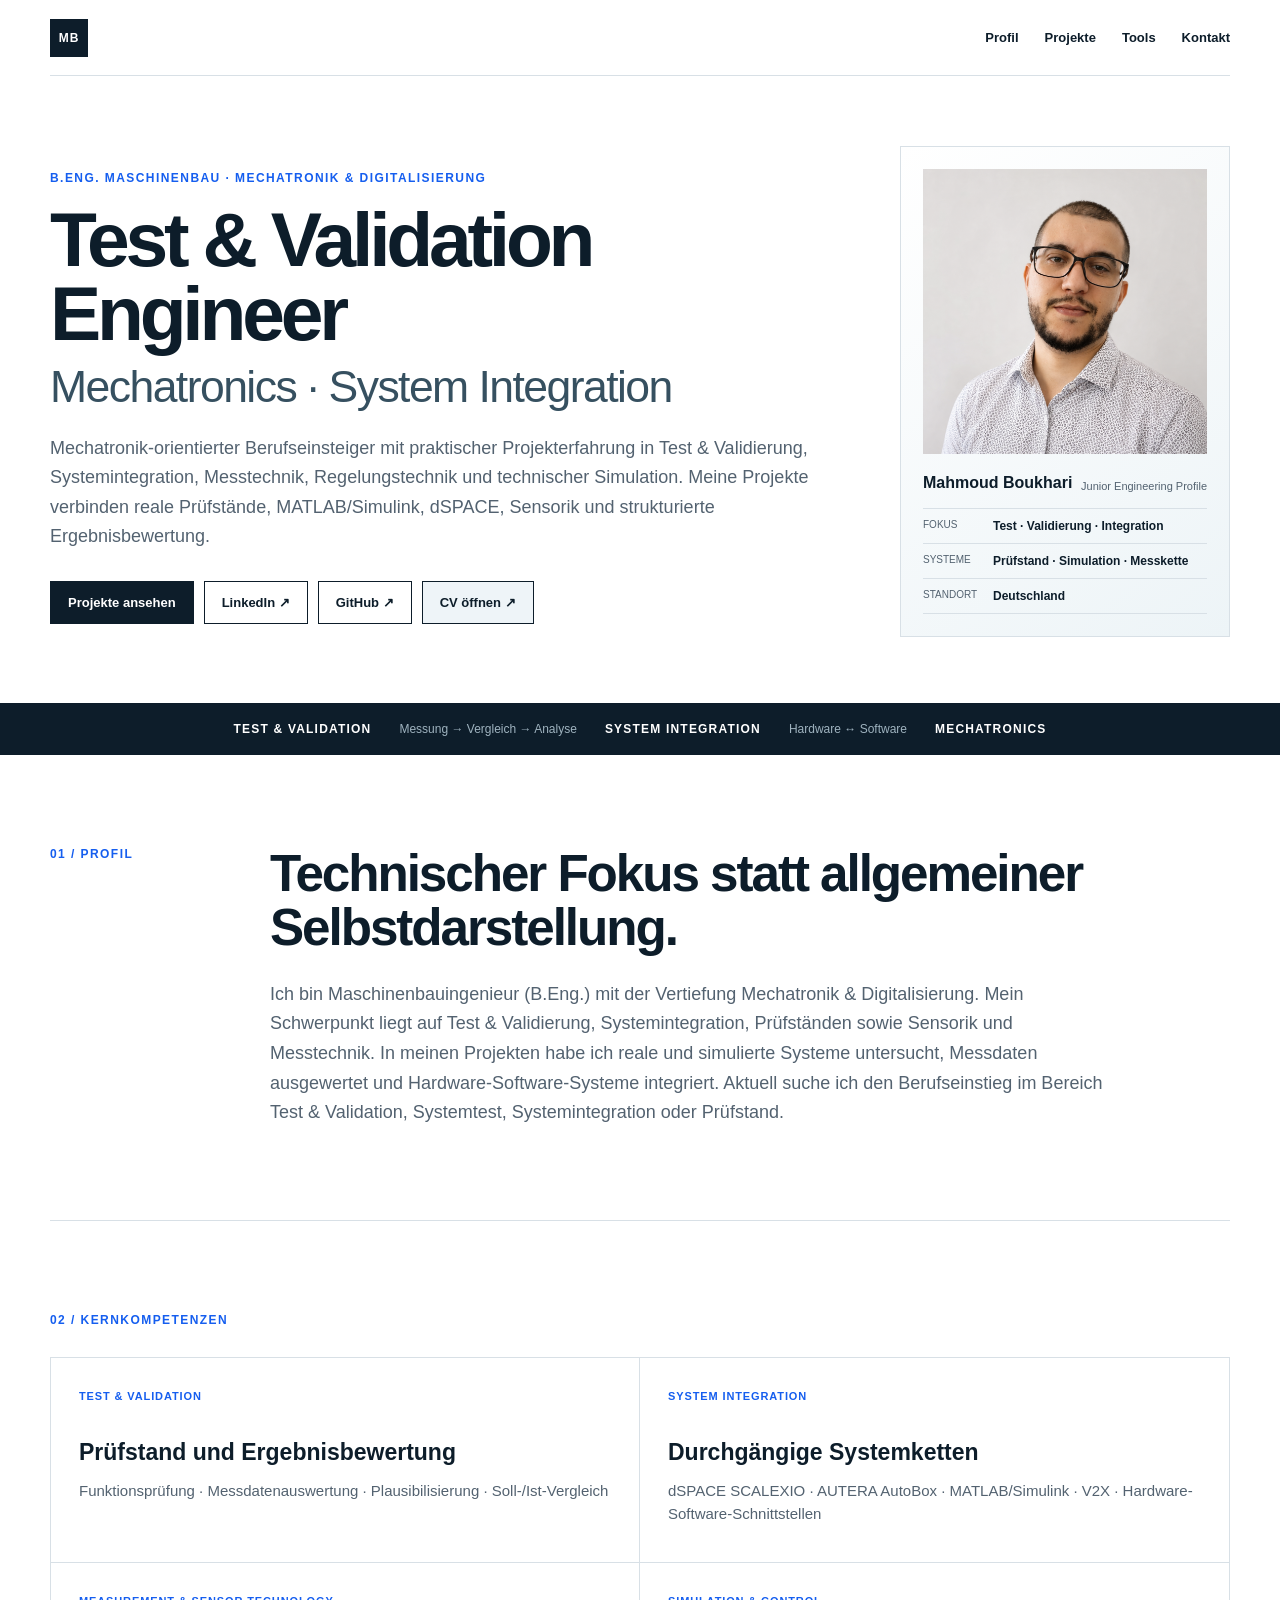
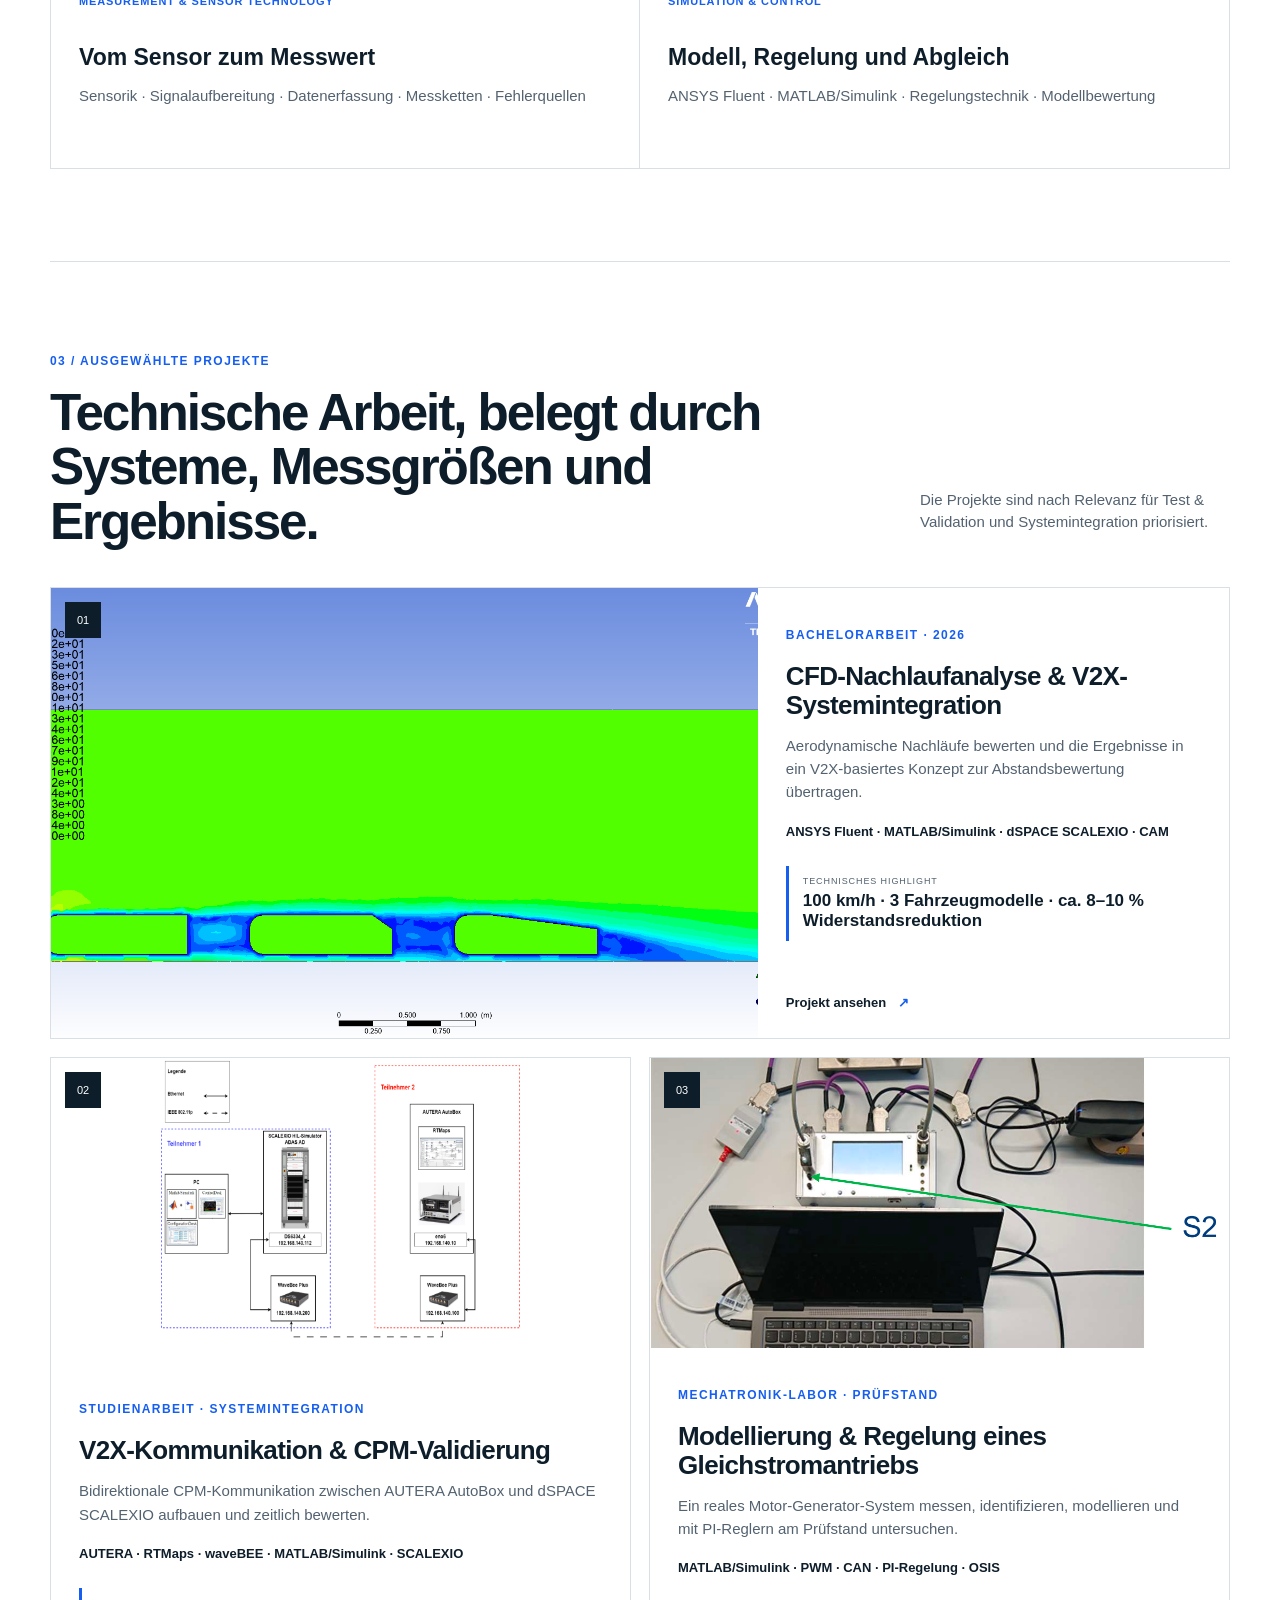
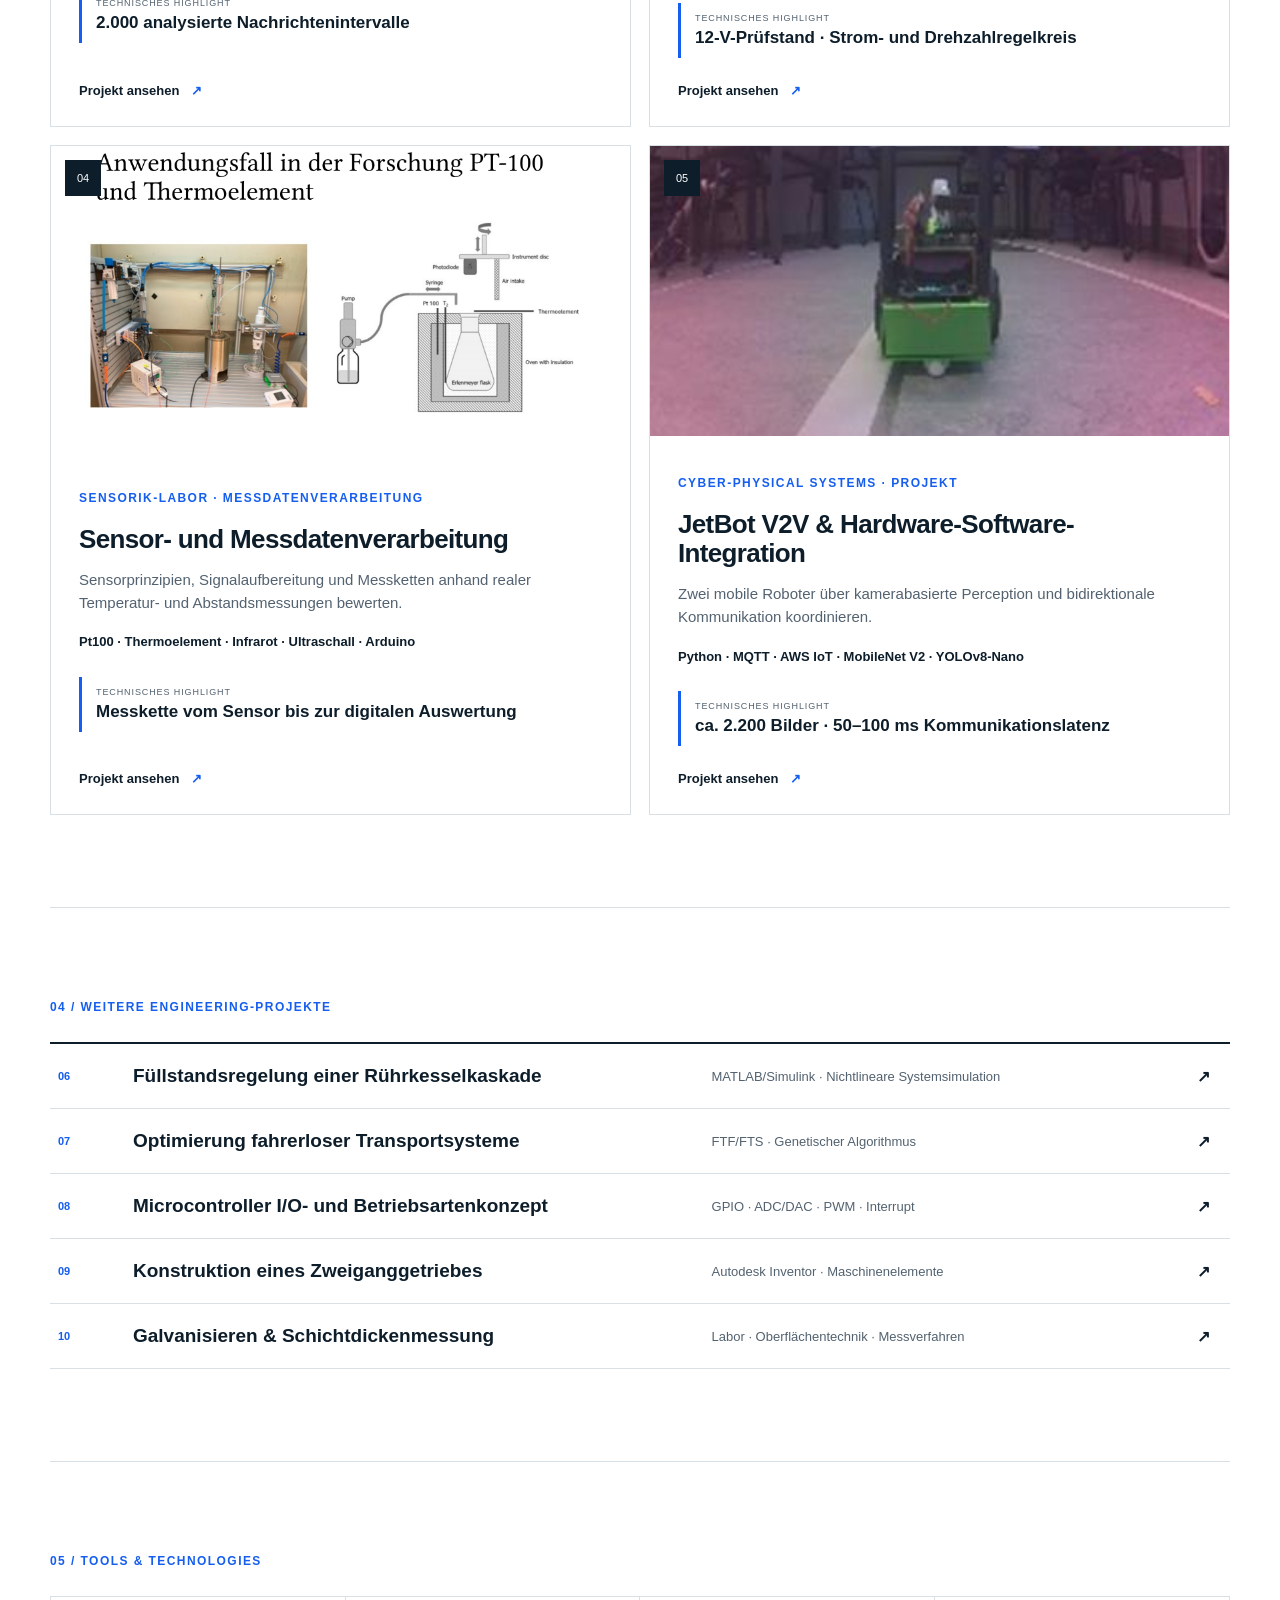
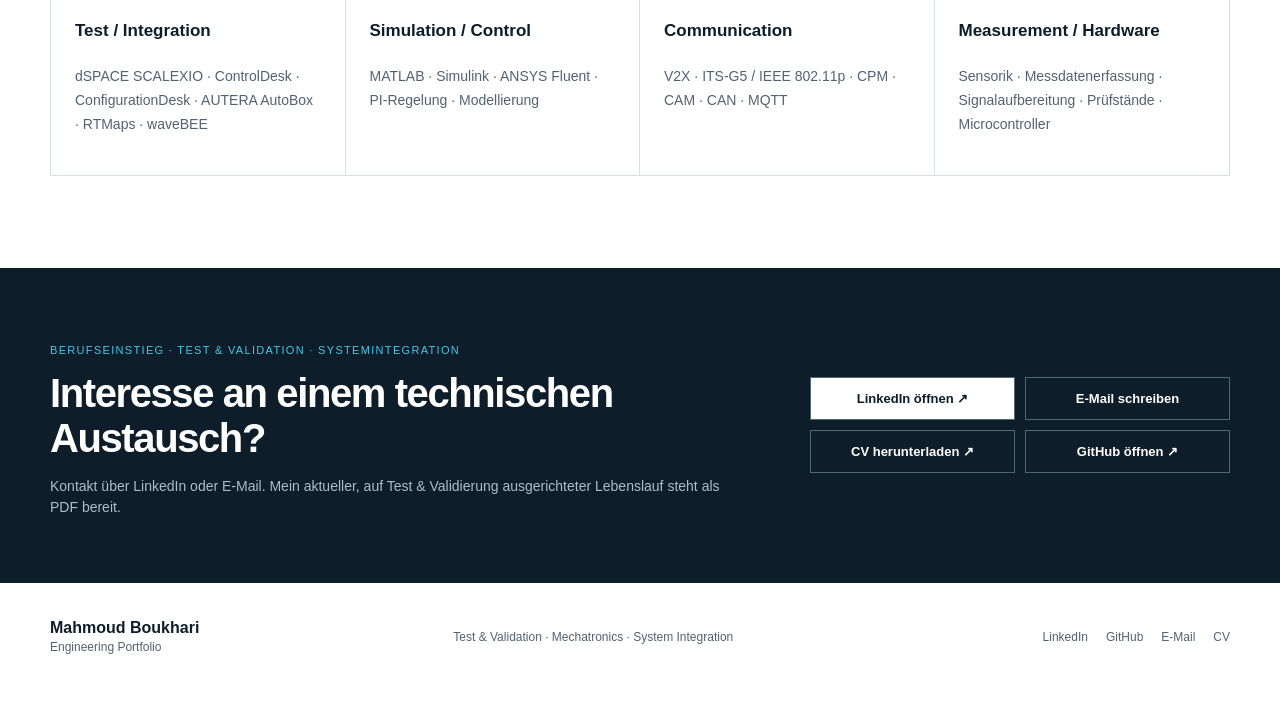
==== commit b382ebe5: "Update engineering portfolio for Test & Validation roles Reorganize project priorities, strengthen v" ====
--- a/index.html
+++ b/index.html
@@ -1,2 +1,2 @@
-<!DOCTYPE html><html lang="de"><head><meta charSet="utf-8"/><meta name="viewport" content="width=device-width, initial-scale=1"/><link rel="preload" href="/mahmoud-boukhari.png" as="image"/><link rel="preload" href="/velocity-wake-convoy.png" as="image"/><link rel="preload" href="/cpm-testbench-architecture.png" as="image"/><link rel="preload" href="/dc-drive-testbench.png" as="image"/><link rel="preload" href="/tank-cascade-levels.png" as="image"/><link rel="preload" href="/ftf-optimization-workflow.png" as="image"/><link rel="preload" href="/cps-jetbot-detection.png" as="image"/><link rel="preload" href="/gearbox-assembly-drawing.png" as="image"/><link rel="preload" href="/surface-electroplating-setup.png" as="image"/><link rel="preload" href="/sensor-pt100-testbench.png" as="image"/><link rel="stylesheet" href="/globals.css" data-rsc-css-href="/globals.css" data-precedence="vite-rsc/importer-resources"/><title>Mahmoud Boukhari — Engineering Portfolio</title><meta name="description" content="Engineering Portfolio mit Schwerpunkt Test, Validierung, Mechatronik, CFD und V2X-Systemintegration."/>
-</head><body><main class="simplePortfolio"><header class="simpleIntro"><div class="introIdentity"><img src="/mahmoud-boukhari.png" alt="Mahmoud Boukhari"/><div><h1>Mahmoud Boukhari</h1><p>Mechanical Engineer (B.Eng.)</p></div></div><p class="introText">Ich bin Maschinenbauingenieur mit der Vertiefung Mechatronik und Digitalisierung. Meine Projekte verbinden Simulation, Regelungstechnik, Messsysteme und Hardware-Software-Integration – mit besonderem Fokus auf Test, Validierung und technische Ergebnisbewertung.</p><div class="introLinks"><a href="#projects">Projekte</a><a href="#background">Ausbildung &amp; Schwerpunkte</a></div></header><section class="simpleSection" id="background"><h2>Ausbildung &amp; technische Schwerpunkte</h2><div class="backgroundRow"><article><h3>Bachelor of Engineering</h3><p>Maschinenbau</p><small>Vertiefung Mechatronik &amp; Digitalisierung</small></article><article><h3>Test &amp; Validierung</h3><p>Messung · Analyse · Plausibilisierung</p><small>Simulation und reale Systeme</small></article><article><h3>Systemintegration</h3><p>MATLAB/Simulink · dSPACE · V2X</p><small>Hardware-Software-Schnittstellen</small></article><article><h3>Technische Simulation</h3><p>ANSYS Fluent · MATLAB</p><small>Modellierung und Ergebnisbewertung</small></article></div></section><section class="simpleSection" id="projects"><h2>Ausgewählte Projekte</h2><div class="projectGrid"><a href="/cfd-v2x.html" class="projectCard"><div class="projectImage"><img src="/velocity-wake-convoy.png" alt="CFD-Geschwindigkeitsfeld eines Fahrzeugkonvois"/></div><div class="projectCardBody"><h3>CFD-basierte Nachlaufanalyse &amp; V2X-Systemintegration</h3><p>Bachelorarbeit · 2026</p><span>Aerodynamischer Vergleich von drei Fahrzeugtypen und Übertragung der CFD-Ergebnisse in ein V2X-basiertes Konzept zur Abstandsbewertung.</span><u>Mehr erfahren...</u></div></a><a href="/cpm-v2x.html" class="projectCard"><div class="projectImage"><img src="/cpm-testbench-architecture.png" alt="V2X-Testaufbau mit AUTERA AutoBox, SCALEXIO und WaveBee"/></div><div class="projectCardBody"><h3>V2X-Kommunikation für kooperative Wahrnehmung</h3><p>Studienarbeit · CPM · IEEE 802.11p</p><span>Implementierung und Validierung einer bidirektionalen CPM-Kommunikation zwischen AUTERA AutoBox und dSPACE SCALEXIO.</span><u>Mehr erfahren...</u></div></a><a href="/dc-drive-control.html" class="projectCard"><div class="projectImage"><img src="/dc-drive-testbench.png" alt="Versuchsaufbau eines geregelten Gleichstromantriebs"/></div><div class="projectCardBody"><h3>Modellierung und Regelung eines Gleichstromantriebs</h3><p>Mechatronische Systementwicklung · 12 V</p><span>Vom realen Motorprüfstand und der Parameteridentifikation bis zur PI-Strom- und Drehzahlregelung mit MATLAB/Simulink.</span><u>Mehr erfahren...</u></div></a><a href="/tank-cascade.html" class="projectCard"><div class="projectImage"><img src="/tank-cascade-levels.png" alt="Simulierte Füllstände einer dreistufigen Rührkesselkaskade"/></div><div class="projectCardBody"><h3>Simulation und Füllstandsregelung einer Rührkesselkaskade</h3><p>MATLAB/Simulink · Nichtlineare Systemsimulation</p><span>Physikalische Modellierung von drei seriellen Behältern und Regelung des dritten Füllstands innerhalb eines definierten Toleranzbands.</span><u>Mehr erfahren...</u></div></a><a href="/ftf-intralogistics.html" class="projectCard"><div class="projectImage"><img src="/ftf-optimization-workflow.png" alt="Optimierungsworkflow für fahrerlose Transportfahrzeuge"/></div><div class="projectCardBody"><h3>Optimierung fahrerloser Transportsysteme</h3><p>Studienarbeit · FTF/FTS · Genetischer Algorithmus</p><span>Simulation und Vergleich zentraler und dezentraler Flottensteuerung für bis zu vier FTF in einem Produktionsprozess.</span><u>Mehr erfahren...</u></div></a><a href="/jetbot-cps.html" class="projectCard"><div class="projectImage"><img src="/cps-jetbot-detection.png" alt="JetBot mit kamerabasierter Fahrzeugerkennung"/></div><div class="projectCardBody"><h3>V2V-Kommunikation und Perception mit JetBots</h3><p>Cyber-Physical Systems · MQTT · AWS · Computer Vision</p><span>Autonomes Folgekonzept mit Spurregelung, Fahrzeug- und Abstandserkennung sowie bidirektionalem Austausch von Motor- und Abstandsdaten.</span><u>Mehr erfahren...</u></div></a><a href="/two-speed-gearbox.html" class="projectCard"><div class="projectImage"><img src="/gearbox-assembly-drawing.png" alt="Gesamtbauzeichnung eines zweistufigen Getriebes"/></div><div class="projectCardBody"><h3>Konstruktion eines schaltbaren Zweiganggetriebes</h3><p>Maschinenelemente II · Autodesk Inventor</p><span>Auslegung und Konstruktion eines zweistufigen Schrägzahnradgetriebes inklusive Festigkeits-, Wellen- und Lagerberechnung.</span><u>Mehr erfahren...</u></div></a><a href="/microcontroller-io.html" class="projectCard"><div class="projectImage microCardGraphic" role="img" aria-label="Microcontroller mit Ein- und Ausgängen"><span>BUTTONS<br/>S1–S4</span><b>MCU</b><span>LED<br/>1–7</span><small>ADC · DAC · PWM · INTERRUPT</small></div><div class="projectCardBody"><h3>Microcontroller I/O- und Betriebsartenkonzept</h3><p>Embedded Systems · GPIO · ADC/DAC · Interrupt</p><span>Konzeption einer Controllerbelegung für automatische und manuelle Betriebsart, Sensorerfassung, PWM-Überwachung und Statusdiagnose.</span><u>Mehr erfahren...</u></div></a></div></section><section class="simpleSection olderProjects"><h2>Weitere Engineering-Projekte</h2><div class="olderGrid"><a href="/surface-engineering.html" class="surfaceProjectCard"><img src="/surface-electroplating-setup.png" alt="Versuchsaufbau zum galvanischen Metallisieren"/><div><h3>Galvanisches Metallisieren &amp; Schichtdickenmessung</h3><p>Technische Oberflächen · Laborversuche</p><span>Nickelbeschichtung und Vergleich coulometrischer, mikroskopischer und induktiver Messverfahren.</span><u>Mehr erfahren...</u></div></a><a href="/sensor-data-processing.html" class="surfaceProjectCard sensorProjectCard"><img src="/sensor-pt100-testbench.png" alt="Versuchsaufbau für Pt100 und Thermoelement"/><div><h3>Sensor- und Messdatenverarbeitung</h3><p>Sensorik · Signalaufbereitung · Datenerfassung</p><span>Messketten und Sensorprinzipien mit experimentellem Fokus auf Pt100, Thermoelement, Infrarot und Ultraschall.</span><u>Mehr erfahren...</u></div></a></div></section><footer class="simpleFooter"><p>Mahmoud Boukhari · Engineering Portfolio</p><a href="#top">Nach oben ↑</a></footer></main></body></html>+<!DOCTYPE html><html lang="de"><head><meta charSet="utf-8"/><meta name="viewport" content="width=device-width, initial-scale=1"/><link rel="preload" href="/mahmoud-boukhari.png" as="image"/><link rel="preload" href="/velocity-wake-convoy.png" as="image"/><link rel="preload" href="/cpm-testbench-architecture.png" as="image"/><link rel="preload" href="/dc-drive-testbench.png" as="image"/><link rel="preload" href="/sensor-pt100-testbench.png" as="image"/><link rel="preload" href="/cps-jetbot-detection.png" as="image"/><link rel="stylesheet" href="/globals.css" data-rsc-css-href="/globals.css" data-precedence="vite-rsc/importer-resources"/><title>Mahmoud Boukhari | Test &amp; Validation Engineer | Mechatronics Portfolio</title><meta name="description" content="Engineering portfolio of Mahmoud Boukhari, B.Eng. Mechanical Engineering with focus on Test &amp; Validation, Mechatronics, System Integration, dSPACE, MATLAB/Simulink and measurement technology."/><meta property="og:title" content="Mahmoud Boukhari | Test &amp; Validation Engineer"/><meta property="og:description" content="B.Eng. Mechanical Engineering — Mechatronics, System Integration, dSPACE, MATLAB/Simulink and measurement technology."/><meta property="og:url" content="https://mahmoudboukhari.github.io"/><meta property="og:site_name" content="Mahmoud Boukhari — Engineering Portfolio"/><meta property="og:type" content="website"/><meta name="twitter:card" content="summary"/><meta name="twitter:title" content="Mahmoud Boukhari | Test &amp; Validation Engineer"/><meta name="twitter:description" content="B.Eng. Mechanical Engineering — Mechatronics, System Integration, dSPACE, MATLAB/Simulink and measurement technology."/>
+</head><body><main class="portfolioV2" id="top"><nav class="topNav"><a class="wordmark" href="#top">MB</a><div><a href="#profile">Profil</a><a href="#projects">Projekte</a><a href="#tools">Tools</a><a href="#contact">Kontakt</a></div></nav><header class="profileHero"><div class="heroCopy"><p class="statusLine">B.Eng. Maschinenbau · Mechatronik &amp; Digitalisierung</p><h1>Test &amp; Validation Engineer <span>Mechatronics · System Integration</span></h1><p class="heroLead">Mechatronik-orientierter Berufseinsteiger mit praktischer Projekterfahrung in Test &amp; Validierung, Systemintegration, Messtechnik, Regelungstechnik und technischer Simulation. Meine Projekte verbinden reale Prüfstände, MATLAB/Simulink, dSPACE, Sensorik und strukturierte Ergebnisbewertung.</p><div class="heroActions"><a class="actionPrimary" href="#projects">Projekte ansehen</a><a href="https://www.linkedin.com/in/mahmoud-boukhari-376190265/" target="_blank" rel="noreferrer">LinkedIn ↗</a><a href="https://github.com/mahmoudboukhari" target="_blank" rel="noreferrer">GitHub ↗</a><a class="actionMuted" href="/Mahmoud_Boukhari_CV_Test_Validation.pdf" target="_blank" rel="noreferrer">CV öffnen ↗</a></div></div><aside class="heroProfile"><img src="/mahmoud-boukhari.png" alt="Mahmoud Boukhari"/><div><strong>Mahmoud Boukhari</strong><span>Junior Engineering Profile</span></div><dl><div><dt>Fokus</dt><dd>Test · Validierung · Integration</dd></div><div><dt>Systeme</dt><dd>Prüfstand · Simulation · Messkette</dd></div><div><dt>Standort</dt><dd>Deutschland</dd></div></dl></aside></header><section class="positioningStrip" aria-label="Technische Positionierung"><span>TEST &amp; VALIDATION</span><i>Messung → Vergleich → Analyse</i><span>SYSTEM INTEGRATION</span><i>Hardware ↔ Software</i><span>MECHATRONICS</span></section><section class="homeSection aboutBlock" id="profile"><div class="sectionKicker">01 / PROFIL</div><div><h2>Technischer Fokus statt allgemeiner Selbstdarstellung.</h2><p>Ich bin Maschinenbauingenieur (B.Eng.) mit der Vertiefung Mechatronik &amp; Digitalisierung. Mein Schwerpunkt liegt auf Test &amp; Validierung, Systemintegration, Prüfständen sowie Sensorik und Messtechnik. In meinen Projekten habe ich reale und simulierte Systeme untersucht, Messdaten ausgewertet und Hardware-Software-Systeme integriert. Aktuell suche ich den Berufseinstieg im Bereich Test &amp; Validation, Systemtest, Systemintegration oder Prüfstand.</p></div></section><section class="homeSection" id="background"><div class="sectionKicker">02 / KERNKOMPETENZEN</div><div class="focusGrid"><article><small>TEST &amp; VALIDATION</small><h3>Prüfstand und Ergebnisbewertung</h3><p>Funktionsprüfung · Messdatenauswertung · Plausibilisierung · Soll-/Ist-Vergleich</p></article><article><small>SYSTEM INTEGRATION</small><h3>Durchgängige Systemketten</h3><p>dSPACE SCALEXIO · AUTERA AutoBox · MATLAB/Simulink · V2X · Hardware-Software-Schnittstellen</p></article><article><small>MEASUREMENT &amp; SENSOR TECHNOLOGY</small><h3>Vom Sensor zum Messwert</h3><p>Sensorik · Signalaufbereitung · Datenerfassung · Messketten · Fehlerquellen</p></article><article><small>SIMULATION &amp; CONTROL</small><h3>Modell, Regelung und Abgleich</h3><p>ANSYS Fluent · MATLAB/Simulink · Regelungstechnik · Modellbewertung</p></article></div></section><section class="homeSection featuredProjects" id="projects"><div class="projectsHeading"><div><div class="sectionKicker">03 / AUSGEWÄHLTE PROJEKTE</div><h2>Technische Arbeit, belegt durch Systeme, Messgrößen und Ergebnisse.</h2></div><p>Die Projekte sind nach Relevanz für Test &amp; Validation und Systemintegration priorisiert.</p></div><div class="featuredGrid"><a href="/cfd-v2x.html" class="featuredCard card1"><div class="featuredMedia"><img src="/velocity-wake-convoy.png" alt="CFD-Geschwindigkeitsfeld eines Fahrzeugkonvois"/><span>0<!-- -->1</span></div><div class="featuredBody"><p class="projectType">Bachelorarbeit · 2026</p><h3>CFD-Nachlaufanalyse &amp; V2X-Systemintegration</h3><p class="projectGoal">Aerodynamische Nachläufe bewerten und die Ergebnisse in ein V2X-basiertes Konzept zur Abstandsbewertung übertragen.</p><p class="projectTools">ANSYS Fluent · MATLAB/Simulink · dSPACE SCALEXIO · CAM</p><div class="projectHighlight"><small>TECHNISCHES HIGHLIGHT</small><strong>100 km/h · 3 Fahrzeugmodelle · ca. 8–10 % Widerstandsreduktion</strong></div><u>Projekt ansehen <b>↗</b></u></div></a><a href="/cpm-v2x.html" class="featuredCard card2"><div class="featuredMedia"><img src="/cpm-testbench-architecture.png" alt="V2X-Testaufbau mit AUTERA AutoBox und SCALEXIO"/><span>0<!-- -->2</span></div><div class="featuredBody"><p class="projectType">Studienarbeit · Systemintegration</p><h3>V2X-Kommunikation &amp; CPM-Validierung</h3><p class="projectGoal">Bidirektionale CPM-Kommunikation zwischen AUTERA AutoBox und dSPACE SCALEXIO aufbauen und zeitlich bewerten.</p><p class="projectTools">AUTERA · RTMaps · waveBEE · MATLAB/Simulink · SCALEXIO</p><div class="projectHighlight"><small>TECHNISCHES HIGHLIGHT</small><strong>2.000 analysierte Nachrichtenintervalle</strong></div><u>Projekt ansehen <b>↗</b></u></div></a><a href="/dc-drive-control.html" class="featuredCard card3"><div class="featuredMedia"><img src="/dc-drive-testbench.png" alt="Realer Prüfstand eines geregelten Gleichstromantriebs"/><span>0<!-- -->3</span></div><div class="featuredBody"><p class="projectType">Mechatronik-Labor · Prüfstand</p><h3>Modellierung &amp; Regelung eines Gleichstromantriebs</h3><p class="projectGoal">Ein reales Motor-Generator-System messen, identifizieren, modellieren und mit PI-Reglern am Prüfstand untersuchen.</p><p class="projectTools">MATLAB/Simulink · PWM · CAN · PI-Regelung · OSIS</p><div class="projectHighlight"><small>TECHNISCHES HIGHLIGHT</small><strong>12-V-Prüfstand · Strom- und Drehzahlregelkreis</strong></div><u>Projekt ansehen <b>↗</b></u></div></a><a href="/sensor-data-processing.html" class="featuredCard card4"><div class="featuredMedia"><img src="/sensor-pt100-testbench.png" alt="Messaufbau für Pt100 und Thermoelement"/><span>0<!-- -->4</span></div><div class="featuredBody"><p class="projectType">Sensorik-Labor · Messdatenverarbeitung</p><h3>Sensor- und Messdatenverarbeitung</h3><p class="projectGoal">Sensorprinzipien, Signalaufbereitung und Messketten anhand realer Temperatur- und Abstandsmessungen bewerten.</p><p class="projectTools">Pt100 · Thermoelement · Infrarot · Ultraschall · Arduino</p><div class="projectHighlight"><small>TECHNISCHES HIGHLIGHT</small><strong>Messkette vom Sensor bis zur digitalen Auswertung</strong></div><u>Projekt ansehen <b>↗</b></u></div></a><a href="/jetbot-cps.html" class="featuredCard card5"><div class="featuredMedia"><img src="/cps-jetbot-detection.png" alt="JetBot mit kamerabasierter Fahrzeugerkennung"/><span>0<!-- -->5</span></div><div class="featuredBody"><p class="projectType">Cyber-Physical Systems · Projekt</p><h3>JetBot V2V &amp; Hardware-Software-Integration</h3><p class="projectGoal">Zwei mobile Roboter über kamerabasierte Perception und bidirektionale Kommunikation koordinieren.</p><p class="projectTools">Python · MQTT · AWS IoT · MobileNet V2 · YOLOv8-Nano</p><div class="projectHighlight"><small>TECHNISCHES HIGHLIGHT</small><strong>ca. 2.200 Bilder · 50–100 ms Kommunikationslatenz</strong></div><u>Projekt ansehen <b>↗</b></u></div></a></div></section><section class="homeSection additional" id="additional"><div class="sectionKicker">04 / WEITERE ENGINEERING-PROJEKTE</div><div class="additionalList"><a href="/tank-cascade.html"><span>06</span><h3>Füllstandsregelung einer Rührkesselkaskade</h3><p>MATLAB/Simulink · Nichtlineare Systemsimulation</p><b>↗</b></a><a href="/ftf-intralogistics.html"><span>07</span><h3>Optimierung fahrerloser Transportsysteme</h3><p>FTF/FTS · Genetischer Algorithmus</p><b>↗</b></a><a href="/microcontroller-io.html"><span>08</span><h3>Microcontroller I/O- und Betriebsartenkonzept</h3><p>GPIO · ADC/DAC · PWM · Interrupt</p><b>↗</b></a><a href="/two-speed-gearbox.html"><span>09</span><h3>Konstruktion eines Zweiganggetriebes</h3><p>Autodesk Inventor · Maschinenelemente</p><b>↗</b></a><a href="/surface-engineering.html"><span>10</span><h3>Galvanisieren &amp; Schichtdickenmessung</h3><p>Labor · Oberflächentechnik · Messverfahren</p><b>↗</b></a></div></section><section class="homeSection toolsSection" id="tools"><div class="sectionKicker">05 / TOOLS &amp; TECHNOLOGIES</div><div class="toolColumns"><article><h3>Test / Integration</h3><p>dSPACE SCALEXIO · ControlDesk · ConfigurationDesk · AUTERA AutoBox · RTMaps · waveBEE</p></article><article><h3>Simulation / Control</h3><p>MATLAB · Simulink · ANSYS Fluent · PI-Regelung · Modellierung</p></article><article><h3>Communication</h3><p>V2X · ITS-G5 / IEEE 802.11p · CPM · CAM · CAN · MQTT</p></article><article><h3>Measurement / Hardware</h3><p>Sensorik · Messdatenerfassung · Signalaufbereitung · Prüfstände · Microcontroller</p></article></div></section><section class="contactPanel" id="contact"><div><p>BERUFSEINSTIEG · TEST &amp; VALIDATION · SYSTEMINTEGRATION</p><h2>Interesse an einem technischen Austausch?</h2><span>Kontakt über LinkedIn oder E-Mail. Mein aktueller, auf Test &amp; Validierung ausgerichteter Lebenslauf steht als PDF bereit.</span></div><div class="contactActions"><a class="actionPrimary" href="https://www.linkedin.com/in/mahmoud-boukhari-376190265/" target="_blank" rel="noreferrer">LinkedIn öffnen ↗</a><a href="mailto:mahmoudboukhari74@gmail.com">E-Mail schreiben</a><a href="/Mahmoud_Boukhari_CV_Test_Validation.pdf" target="_blank" rel="noreferrer">CV herunterladen ↗</a><a href="https://github.com/mahmoudboukhari" target="_blank" rel="noreferrer">GitHub öffnen ↗</a></div></section><footer class="footerV2"><div><strong>Mahmoud Boukhari</strong><span>Engineering Portfolio</span></div><p>Test &amp; Validation · Mechatronics · System Integration</p><div><a href="https://www.linkedin.com/in/mahmoud-boukhari-376190265/" target="_blank" rel="noreferrer">LinkedIn</a><a href="https://github.com/mahmoudboukhari" target="_blank" rel="noreferrer">GitHub</a><a href="mailto:mahmoudboukhari74@gmail.com">E-Mail</a><a href="/Mahmoud_Boukhari_CV_Test_Validation.pdf" target="_blank" rel="noreferrer">CV</a></div></footer></main></body></html>
--- a/globals.css
+++ b/globals.css
@@ -35,3 +35,8 @@
 /* Sensor and measurement data processing */
 .sensorProjectCard img{object-position:center}.sensorDetail{--signal:#185d86}.sensorChain{display:flex;align-items:center;justify-content:space-between;gap:7px;background:#17232b;color:#fff;padding:23px 18px;margin:45px 0 75px}.sensorChain span,.sensorChain b{font-size:10px;text-align:center}.sensorChain i{font-style:normal;color:#70c8ef}.sensorFamilies{display:grid;grid-template-columns:repeat(4,1fr);gap:10px;margin:28px 0}.sensorFamilies article{border:1px solid #d8d8d8;padding:18px;min-height:175px}.sensorFamilies article>b{display:grid;place-items:center;width:38px;height:38px;background:#17232b;color:#fff;font-size:11px}.sensorFamilies h3{font-size:17px;margin:18px 0 7px}.sensorFamilies p{font-size:11px;line-height:1.5;color:#555}.sensorCase{border-top:5px solid #17232b;padding-top:30px}.sensorIndex{font-size:10px!important;letter-spacing:.13em;color:var(--signal)}.sensorCase>h2{font-size:35px!important;letter-spacing:-.035em;max-width:760px}.sensorDecision{display:grid;grid-template-columns:repeat(3,1fr);gap:12px;margin:28px 0}.sensorDecision article{background:#eef3f5;padding:22px;min-height:190px}.sensorDecision small{font-size:9px;letter-spacing:.1em;color:var(--signal)}.sensorDecision b{display:block;font-size:18px;line-height:1.25;margin:18px 0 9px}.sensorDecision p{font-size:11px;line-height:1.5;color:#52616a}.sensorCompare{border-top:2px solid #17232b;margin:30px 0}.sensorCompare>div{display:grid;grid-template-columns:150px 1fr;padding:16px 8px;border-bottom:1px solid #d8d8d8}.sensorCompare b{font-size:13px}.sensorCompare span{font-size:12px;line-height:1.5;color:#555}.sensorExperiment{display:grid;grid-template-columns:repeat(3,1fr);border:1px solid #d8d8d8;margin:28px 0}.sensorExperiment>div{padding:20px;border-right:1px solid #d8d8d8}.sensorExperiment>div:last-child{border:0}.sensorExperiment b,.sensorExperiment span{display:block}.sensorExperiment b{font-size:16px;color:var(--signal)}.sensorExperiment span{font-size:11px;line-height:1.45;margin-top:7px;color:#555}.sensorDetail .detailFigure img{background:#fff}.sensorDetail .figurePair .detailFigure img{height:315px}
 @media(max-width:700px){.sensorChain{flex-direction:column}.sensorChain i{transform:rotate(90deg)}.sensorFamilies{grid-template-columns:1fr 1fr}.sensorCase>h2{font-size:29px!important}.sensorDecision,.sensorExperiment{grid-template-columns:1fr}.sensorExperiment>div{border-right:0;border-bottom:1px solid #d8d8d8}.sensorCompare>div{grid-template-columns:1fr;gap:7px}.sensorDetail .figurePair .detailFigure img{height:auto}}
+
+/* Recruiter-focused portfolio */
+.portfolioV2{--navy:#0d1d2a;--blue:#155eef;--cyan:#47c7e8;--ice:#eef4f8;--line:#d8e0e6;--muted:#536270;background:#fff;color:var(--navy);font-family:Arial,Helvetica,sans-serif;min-height:100vh}.topNav,.profileHero,.positioningStrip,.homeSection,.footerV2{width:min(1180px,calc(100% - 48px));margin-inline:auto}.topNav{height:76px;display:flex;align-items:center;justify-content:space-between;border-bottom:1px solid var(--line)}.wordmark{display:grid;place-items:center;width:38px;height:38px;background:var(--navy);color:#fff;font-size:12px;font-weight:800;letter-spacing:.08em}.topNav>div{display:flex;gap:26px}.topNav>div a{font-size:13px;font-weight:700}.profileHero{padding:70px 0 66px;display:grid;grid-template-columns:1fr 330px;gap:72px;align-items:center}.statusLine,.sectionKicker,.projectType{font-size:12px;font-weight:800;letter-spacing:.12em;text-transform:uppercase;color:var(--blue)}.profileHero h1{font-size:clamp(48px,6vw,78px);line-height:.96;letter-spacing:-.055em;margin:18px 0 26px;max-width:820px}.profileHero h1 span{display:block;color:#365060;font-weight:400;font-size:.58em;letter-spacing:-.035em;margin-top:15px}.heroLead{font-size:18px;line-height:1.62;color:var(--muted);max-width:800px}.heroActions{display:flex;gap:10px;flex-wrap:wrap;margin-top:30px}.heroActions a,.contactActions a,.contactActions span{padding:13px 17px;border:1px solid var(--navy);font-size:13px;font-weight:700}.actionPrimary{background:var(--navy);color:#fff!important}.actionMuted{background:var(--ice)}.heroProfile{border:1px solid var(--line);padding:22px;background:linear-gradient(145deg,#fff,#edf4f7)}.heroProfile>img{width:100%;height:285px;object-fit:cover;object-position:center 22%;filter:saturate(.82)}.heroProfile>div{display:flex;justify-content:space-between;align-items:end;padding:16px 0;border-bottom:1px solid var(--line)}.heroProfile strong{font-size:16px}.heroProfile span{font-size:11px;color:var(--muted)}.heroProfile dl{margin:0}.heroProfile dl div{display:grid;grid-template-columns:70px 1fr;padding:10px 0;border-bottom:1px solid var(--line)}.heroProfile dt{font-size:10px;color:var(--muted);text-transform:uppercase}.heroProfile dd{font-size:12px;margin:0;font-weight:700}.positioningStrip{width:100%;max-width:none;background:var(--navy);color:#fff;display:flex;justify-content:center;align-items:center;gap:28px;padding:19px 24px}.positioningStrip span{font-size:12px;font-weight:800;letter-spacing:.1em}.positioningStrip i{font-size:12px;color:#9fb3bf;font-style:normal}.homeSection{padding:92px 0}.aboutBlock{display:grid;grid-template-columns:220px 1fr;border-bottom:1px solid var(--line)}.aboutBlock h2,.projectsHeading h2{font-size:clamp(34px,4vw,52px);line-height:1.06;letter-spacing:-.04em;margin:0 0 24px}.aboutBlock p{font-size:18px;line-height:1.65;color:var(--muted);max-width:850px;margin:0}.focusGrid{display:grid;grid-template-columns:1fr 1fr;border:1px solid var(--line);margin-top:30px}.focusGrid article{padding:28px;min-height:205px;border-right:1px solid var(--line);border-bottom:1px solid var(--line)}.focusGrid article:nth-child(2n){border-right:0}.focusGrid article:nth-child(n+3){border-bottom:0}.focusGrid small{font-size:11px;color:var(--blue);letter-spacing:.08em;font-weight:800}.focusGrid h3{font-size:23px;line-height:1.2;margin:35px 0 12px}.focusGrid p{font-size:15px;line-height:1.55;color:var(--muted);margin:0}.featuredProjects{border-top:1px solid var(--line)}.projectsHeading{display:grid;grid-template-columns:1fr 310px;gap:50px;align-items:end;margin-bottom:38px}.projectsHeading h2{margin:18px 0 0}.projectsHeading>p{font-size:15px;line-height:1.5;color:var(--muted)}.featuredGrid{display:grid;grid-template-columns:1fr 1fr;gap:18px}.featuredCard{border:1px solid var(--line);display:grid;grid-template-columns:1fr;transition:transform .18s,box-shadow .18s;background:#fff}.featuredCard:hover{transform:translateY(-3px);box-shadow:0 14px 35px rgba(15,35,48,.09)}.featuredCard.card1{grid-column:1/-1;grid-template-columns:1.2fr .8fr}.featuredMedia{height:290px;background:#e7edf0;position:relative;overflow:hidden}.card1 .featuredMedia{height:100%;min-height:450px}.featuredMedia img{width:100%;height:100%;object-fit:cover}.featuredCard.card2 .featuredMedia img{object-fit:contain;background:#fff}.featuredMedia>span{position:absolute;top:14px;left:14px;background:var(--navy);color:#fff;width:36px;height:36px;display:grid;place-items:center;font-size:11px}.featuredBody{padding:28px;display:flex;flex-direction:column}.featuredBody h3{font-size:26px;line-height:1.12;letter-spacing:-.025em;margin:8px 0 14px}.projectGoal{font-size:15px;line-height:1.55;color:var(--muted);margin:0 0 18px}.projectTools{font-size:13px;font-weight:700;line-height:1.5;margin:0}.projectHighlight{margin:25px 0;border-left:3px solid var(--blue);padding:10px 0 10px 14px}.projectHighlight small,.projectHighlight strong{display:block}.projectHighlight small{font-size:9px;color:var(--muted);letter-spacing:.1em}.projectHighlight strong{font-size:17px;margin-top:5px}.featuredBody u{font-size:13px;font-weight:800;text-decoration:none;margin-top:auto}.featuredBody u b{color:var(--blue);margin-left:8px}.additional{border-top:1px solid var(--line)}.additionalList{margin-top:28px;border-top:2px solid var(--navy)}.additionalList a{display:grid;grid-template-columns:55px 1.2fr 1fr 25px;gap:20px;align-items:center;padding:21px 8px;border-bottom:1px solid var(--line)}.additionalList a:hover{background:var(--ice)}.additionalList span{font-size:11px;color:var(--blue);font-weight:800}.additionalList h3{font-size:19px;margin:0}.additionalList p{font-size:13px;color:var(--muted);margin:0}.toolsSection{border-top:1px solid var(--line)}.toolColumns{display:grid;grid-template-columns:repeat(4,1fr);border:1px solid var(--line);margin-top:28px}.toolColumns article{padding:24px;border-right:1px solid var(--line)}.toolColumns article:last-child{border:0}.toolColumns h3{font-size:17px;margin:0 0 24px}.toolColumns p{font-size:14px;line-height:1.7;color:var(--muted)}.contactPanel{background:var(--navy);color:#fff;padding:65px max(24px,calc((100% - 1180px)/2));display:grid;grid-template-columns:1fr 420px;gap:70px;align-items:center}.contactPanel>div>p{font-size:11px;letter-spacing:.12em;color:var(--cyan)}.contactPanel h2{font-size:40px;letter-spacing:-.035em;margin:15px 0}.contactPanel>div>span{font-size:14px;color:#aebec8;line-height:1.5}.contactActions{display:grid;grid-template-columns:1fr 1fr;gap:10px}.contactActions a,.contactActions span{border-color:#526674;text-align:center}.contactActions span{color:#8fa0ab;font-size:11px}.contactActions .actionPrimary{background:#fff;color:var(--navy)!important}.footerV2{padding:35px 0 45px;display:grid;grid-template-columns:1fr 1fr 1fr;gap:30px;align-items:center}.footerV2>div{display:flex;flex-direction:column;gap:3px}.footerV2 span,.footerV2 p,.footerV2 a{font-size:12px;color:var(--muted)}.footerV2>div:last-child{flex-direction:row;justify-content:flex-end;gap:18px}.contributionBox{background:#eef4f8;border-left:4px solid #155eef;padding:25px 28px;margin:30px 0}.contributionBox small{display:block;font-size:10px;font-weight:800;letter-spacing:.12em;color:#155eef;margin-bottom:10px}.contributionBox p{font-size:15px!important;line-height:1.6!important;margin:0!important}.validationChain{display:grid;grid-template-columns:repeat(4,1fr);border:1px solid #d8e0e6;margin:28px 0}.validationChain div{padding:18px;border-right:1px solid #d8e0e6}.validationChain div:last-child{border:0}.validationChain small,.validationChain strong{display:block}.validationChain small{font-size:9px;color:#536270;letter-spacing:.08em}.validationChain strong{font-size:14px;margin-top:8px}
+@media(max-width:850px){.profileHero{grid-template-columns:1fr}.heroProfile{display:grid;grid-template-columns:180px 1fr;gap:18px}.heroProfile>img{height:210px;grid-row:1/3}.heroProfile>div{align-items:start;flex-direction:column}.positioningStrip{overflow-x:auto;justify-content:flex-start}.aboutBlock,.projectsHeading{grid-template-columns:1fr}.featuredCard.card1{grid-template-columns:1fr}.card1 .featuredMedia{min-height:0;height:320px}.toolColumns{grid-template-columns:1fr 1fr}.toolColumns article:nth-child(2){border-right:0}.toolColumns article:nth-child(-n+2){border-bottom:1px solid var(--line)}.contactPanel{grid-template-columns:1fr}.footerV2{grid-template-columns:1fr}.footerV2>div:last-child{justify-content:flex-start}.validationChain{grid-template-columns:1fr 1fr}.validationChain div:nth-child(2){border-right:0}.validationChain div:nth-child(-n+2){border-bottom:1px solid #d8e0e6}}
+@media(max-width:600px){.topNav,.profileHero,.homeSection,.footerV2{width:min(100% - 30px,1180px)}.topNav>div a:not(:last-child){display:none}.profileHero{padding-top:48px}.profileHero h1{font-size:47px}.heroLead{font-size:16px}.heroProfile{grid-template-columns:110px 1fr;padding:14px}.heroProfile>img{height:150px}.heroProfile dl{grid-column:1/-1}.aboutBlock{padding-top:70px}.focusGrid,.featuredGrid,.toolColumns{grid-template-columns:1fr}.focusGrid article,.toolColumns article{border-right:0;border-bottom:1px solid var(--line)!important}.focusGrid article:last-child,.toolColumns article:last-child{border-bottom:0!important}.featuredMedia,.card1 .featuredMedia{height:235px}.featuredBody{padding:22px}.additionalList a{grid-template-columns:38px 1fr 22px}.additionalList p{grid-column:2/3}.contactPanel{padding-block:50px}.contactPanel h2{font-size:34px}.contactActions{grid-template-columns:1fr}.footerV2>div:last-child{flex-wrap:wrap}.validationChain{grid-template-columns:1fr}.validationChain div{border-right:0;border-bottom:1px solid #d8e0e6!important}.validationChain div:last-child{border-bottom:0!important}}
